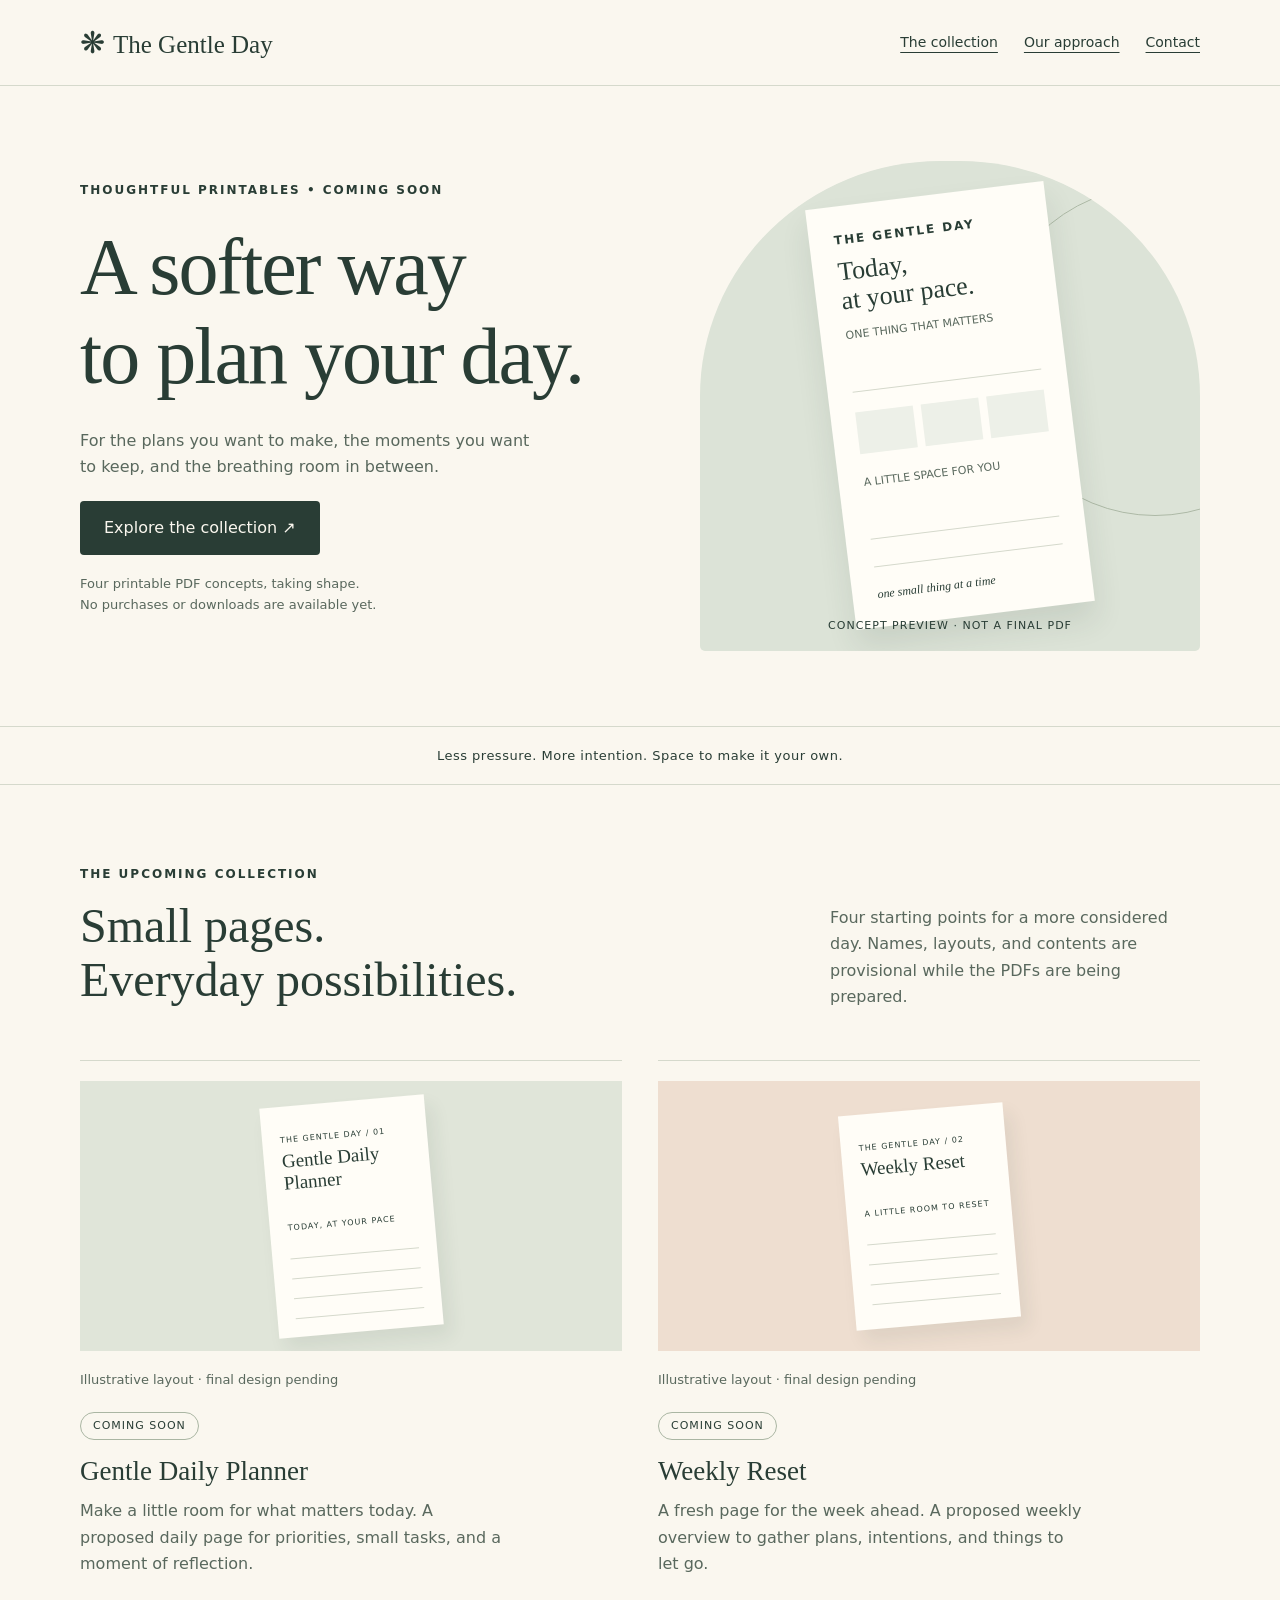
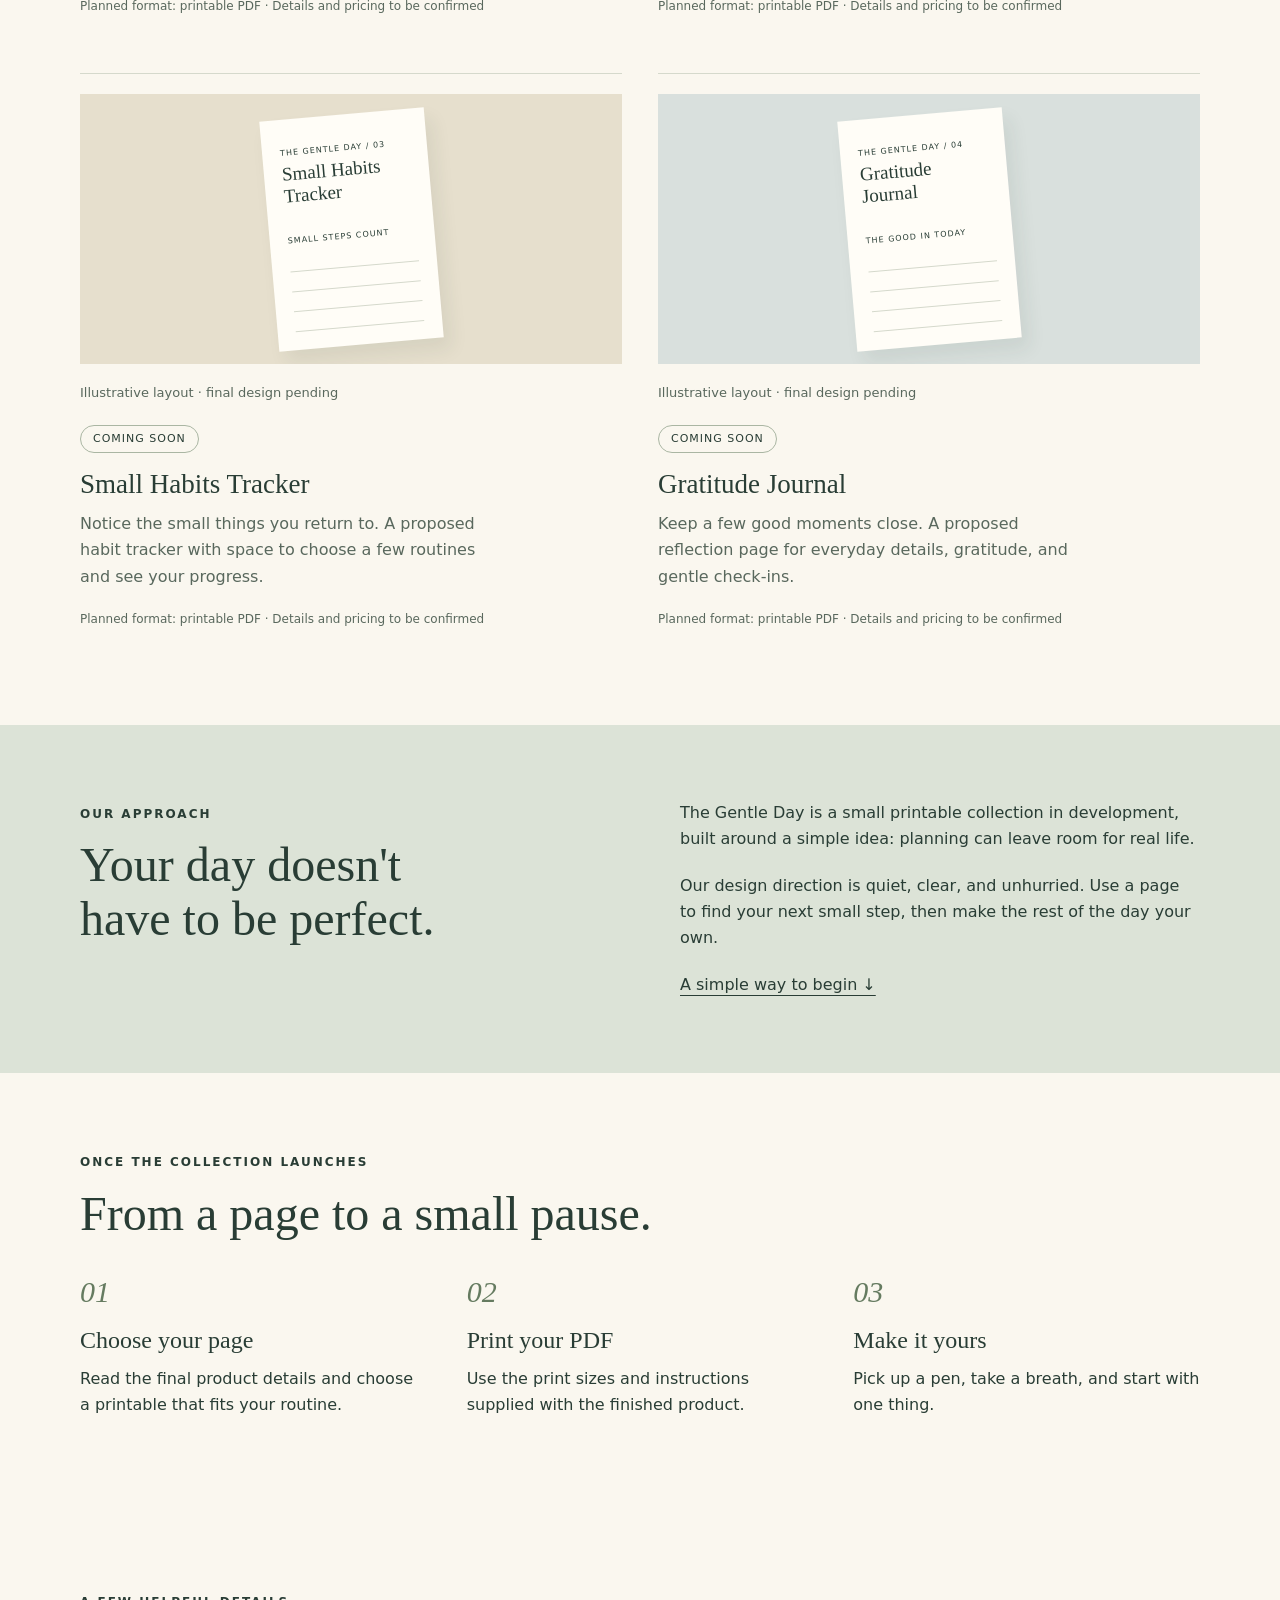
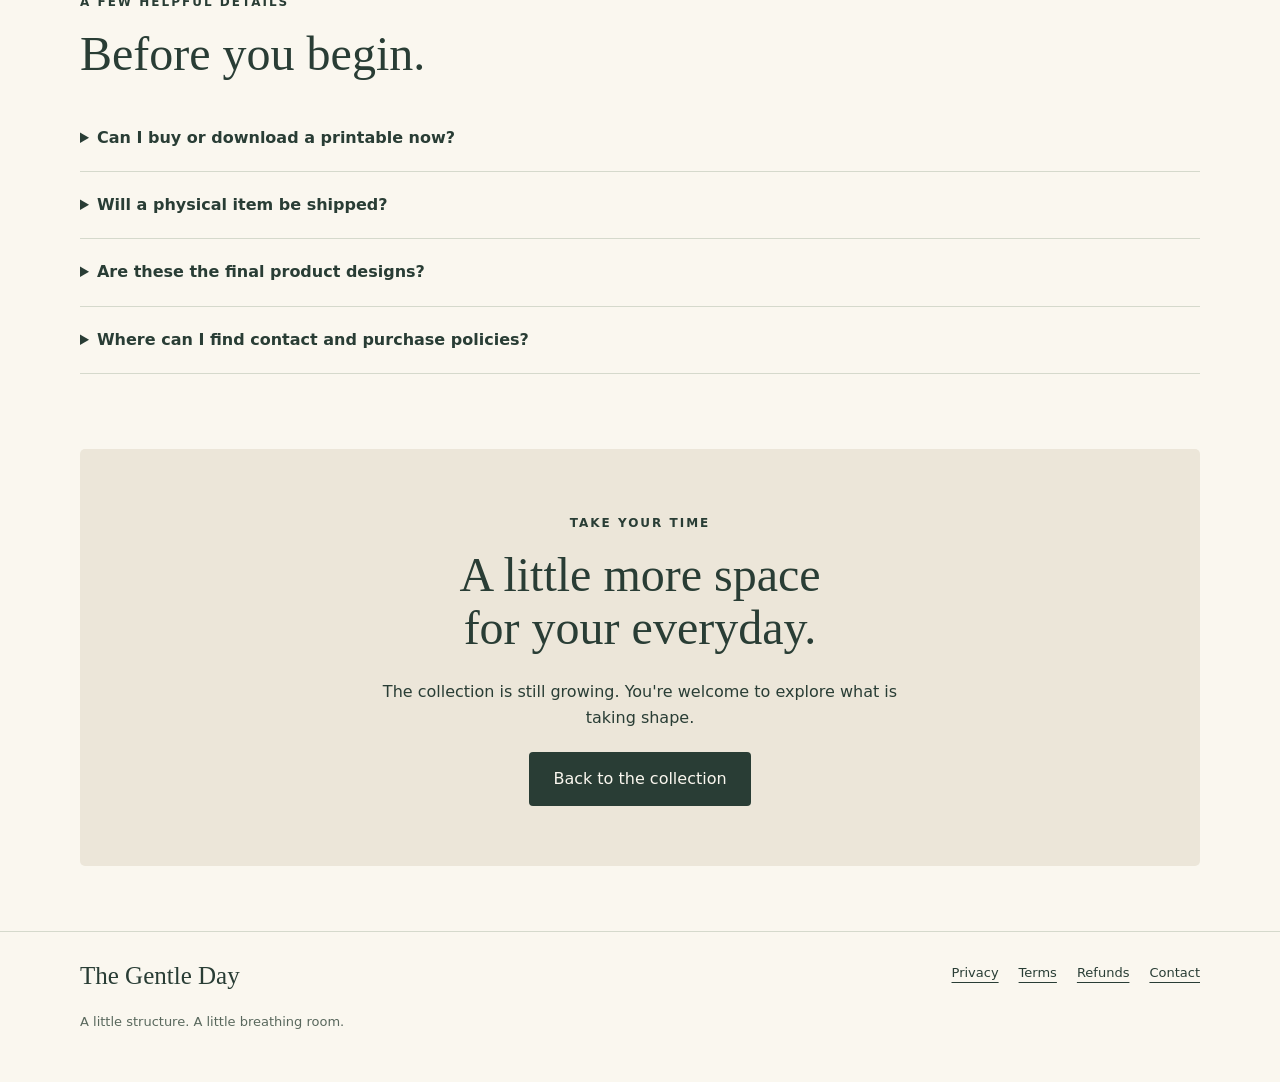
==== index.html @ 6b0f2d0d "Add The Gentle Day static preview with four printable concepts and policy status pages" ====
<!doctype html>
<html lang="en"><head><meta charset="utf-8"><meta name="viewport" content="width=device-width, initial-scale=1"><meta name="description" content="Explore four upcoming printable PDF concepts for planning, habits, and reflection. The Gentle Day collection is in development."><meta name="theme-color" content="#faf7ef"><title>Printable planners for a gentler everyday · The Gentle Day</title><link rel="stylesheet" href="styles.css"><link rel="icon" href="favicon.svg" type="image/svg+xml"></head><body><a class="skip" href="#main">Skip to content</a><header><div class="wrap nav"><a class="brand" href="index.html"><span class="mark" aria-hidden="true">❋</span>The Gentle Day</a><nav aria-label="Main navigation"><a href="index.html#collection">The collection</a><a href="index.html#about">Our approach</a><a href="contact.html">Contact</a></nav></div></header><main id="main"><section class="wrap hero"><div><span class="eyebrow">Thoughtful printables • Coming soon</span><h1>A softer way<br>to plan your day.</h1><p>For the plans you want to make, the moments you want to keep, and the breathing room in between.</p><a class="button" href="#collection">Explore the collection <span aria-hidden="true">↗</span></a><p class="note">Four printable PDF concepts, taking shape.<br>No purchases or downloads are available yet.</p></div><div class="scene" role="img" aria-label="Illustrative preview of a daily planning page. Final product design is not yet confirmed."><div class="sun"></div><div class="sheet"><span class="eyebrow">The Gentle Day</span><h3>Today,<br>at your pace.</h3><p>ONE THING THAT MATTERS</p><div class="line"></div><div class="boxes"><span></span><span></span><span></span></div><p>A LITTLE SPACE FOR YOU</p><div class="line"></div><div class="line"></div></div><span class="scene-caption">CONCEPT PREVIEW · NOT A FINAL PDF</span></div></section><div class="ribbon">Less pressure. More intention. Space to make it your own.</div><section class="wrap section" id="collection"><div class="section-intro"><div><span class="eyebrow">The upcoming collection</span><h2>Small pages.<br>Everyday possibilities.</h2></div><p>Four starting points for a more considered day. Names, layouts, and contents are provisional while the PDFs are being prepared.</p></div><div class="grid"><article class="card"><div class="preview" aria-hidden="true"><div class="mini"><small>THE GENTLE DAY / 01</small><b>Gentle Daily Planner</b><small>TODAY, AT YOUR PACE</small><i></i><i></i><i></i><i></i></div></div><p class="note">Illustrative layout · final design pending</p><span class="status">Coming soon</span><h3>Gentle Daily Planner</h3><p>Make a little room for what matters today. A proposed daily page for priorities, small tasks, and a moment of reflection.</p><p class="meta">Planned format: printable PDF · Details and pricing to be confirmed</p></article><article class="card"><div class="preview" aria-hidden="true"><div class="mini"><small>THE GENTLE DAY / 02</small><b>Weekly Reset</b><small>A LITTLE ROOM TO RESET</small><i></i><i></i><i></i><i></i></div></div><p class="note">Illustrative layout · final design pending</p><span class="status">Coming soon</span><h3>Weekly Reset</h3><p>A fresh page for the week ahead. A proposed weekly overview to gather plans, intentions, and things to let go.</p><p class="meta">Planned format: printable PDF · Details and pricing to be confirmed</p></article><article class="card"><div class="preview" aria-hidden="true"><div class="mini"><small>THE GENTLE DAY / 03</small><b>Small Habits Tracker</b><small>SMALL STEPS COUNT</small><i></i><i></i><i></i><i></i></div></div><p class="note">Illustrative layout · final design pending</p><span class="status">Coming soon</span><h3>Small Habits Tracker</h3><p>Notice the small things you return to. A proposed habit tracker with space to choose a few routines and see your progress.</p><p class="meta">Planned format: printable PDF · Details and pricing to be confirmed</p></article><article class="card"><div class="preview" aria-hidden="true"><div class="mini"><small>THE GENTLE DAY / 04</small><b>Gratitude Journal</b><small>THE GOOD IN TODAY</small><i></i><i></i><i></i><i></i></div></div><p class="note">Illustrative layout · final design pending</p><span class="status">Coming soon</span><h3>Gratitude Journal</h3><p>Keep a few good moments close. A proposed reflection page for everyday details, gratitude, and gentle check-ins.</p><p class="meta">Planned format: printable PDF · Details and pricing to be confirmed</p></article></div></section><section class="about section" id="about"><div class="wrap"><div><span class="eyebrow">Our approach</span><h2>Your day doesn't<br>have to be perfect.</h2></div><div><p>The Gentle Day is a small printable collection in development, built around a simple idea: planning can leave room for real life.</p><p>Our design direction is quiet, clear, and unhurried. Use a page to find your next small step, then make the rest of the day your own.</p><a href="#how">A simple way to begin ↓</a></div></div></section><section class="wrap section" id="how"><span class="eyebrow">Once the collection launches</span><h2>From a page to a small pause.</h2><div class="steps"><div><span class="number">01</span><h3>Choose your page</h3><p>Read the final product details and choose a printable that fits your routine.</p></div><div><span class="number">02</span><h3>Print your PDF</h3><p>Use the print sizes and instructions supplied with the finished product.</p></div><div><span class="number">03</span><h3>Make it yours</h3><p>Pick up a pen, take a breath, and start with one thing.</p></div></div></section><section class="wrap section"><span class="eyebrow">A few helpful details</span><h2>Before you begin.</h2><details><summary>Can I buy or download a printable now?</summary><p>Not yet. This is a preview of the upcoming collection. There are no active payment links, PDF downloads, or order forms on this site.</p></details><details><summary>Will a physical item be shipped?</summary><p>The collection is planned as digital PDF files for printing. Final contents, supported paper sizes, and delivery details will be confirmed before sales open.</p></details><details><summary>Are these the final product designs?</summary><p>No. The page illustrations show the visual direction only. Final PDF layouts, contents, prices, and licensing details are still being prepared.</p></details><details><summary>Where can I find contact and purchase policies?</summary><p>Our <a href="contact.html">contact</a>, <a href="terms.html">terms</a>, <a href="privacy.html">privacy</a>, and <a href="refunds.html">refunds</a> pages show the current launch status. Owner contact details and sales policies need confirmation before checkout is added.</p></details></section><div class="wrap"><section class="closing"><span class="eyebrow">Take your time</span><h2>A little more space<br>for your everyday.</h2><p>The collection is still growing. You're welcome to explore what is taking shape.</p><a class="button" href="#collection">Back to the collection</a></section></div></main><footer><div class="wrap footer"><div><a class="brand" href="index.html">The Gentle Day</a><p class="note">A little structure. A little breathing room.</p></div><div class="footer-links"><a href="privacy.html">Privacy</a><a href="terms.html">Terms</a><a href="refunds.html">Refunds</a><a href="contact.html">Contact</a></div></div></footer></body></html>
---- styles.css ----
:root{--ink:#293d35;--muted:#59685d;--paper:#faf7ef;--sage:#dce3d7;--line:#d5d9cc;--peach:#ebc8b5}*{box-sizing:border-box}html{scroll-behavior:smooth;scroll-padding-top:30px}body{margin:0;background:var(--paper);color:var(--ink);font:16px/1.65 system-ui,sans-serif}a{color:inherit;text-underline-offset:5px}a:hover{text-decoration-thickness:2px}a:focus-visible,summary:focus-visible{outline:3px solid #995b3a;outline-offset:6px}.skip{position:absolute;top:-80px;background:var(--ink);color:white;padding:12px;z-index:2}.skip:focus{top:0}.wrap{width:min(1120px,90%);margin:auto}header{padding:25px 0;border-bottom:1px solid var(--line)}.nav{display:flex;align-items:center;justify-content:space-between;gap:24px}.brand{font:25px Georgia,serif;text-decoration:none;white-space:nowrap}.mark{font-size:30px;margin-right:8px}nav{display:flex;gap:26px;font-size:14px}h1,h2,h3{font-family:Georgia,serif;font-weight:400;line-height:1.12}h1{font-size:clamp(48px,6.5vw,80px);letter-spacing:-2px;margin:20px 0 26px}h2{font-size:clamp(34px,4vw,48px);margin:12px 0 24px}h3{font-size:27px;margin:16px 0 12px}p{margin:0 0 20px}.eyebrow{font-size:12px;letter-spacing:2px;text-transform:uppercase;font-weight:650}.hero{display:grid;grid-template-columns:1.1fr 1fr;gap:70px;align-items:center;padding:75px 0}.hero p{max-width:460px;color:var(--muted)}.button{display:inline-block;background:var(--ink);color:var(--paper);text-decoration:none;padding:14px 24px;border-radius:4px}.note{font-size:13px;color:var(--muted);margin-top:18px}.scene{position:relative;min-height:490px;background:var(--sage);border-radius:48% 48% 5px 5px;display:grid;place-items:center;overflow:hidden}.sun{position:absolute;border:1px solid #adb9a6;border-radius:50%;width:330px;height:330px;top:25px;right:-120px}.sheet{position:relative;background:#fffdf7;box-shadow:0 18px 30px #293d351c;width:240px;padding:25px;transform:rotate(-7deg);font-size:11px}.sheet h3{font-size:26px;margin-top:6px}.sheet .line{height:28px;border-bottom:1px solid #d5d9cc}.sheet .boxes{display:flex;gap:8px;margin:20px 0}.sheet .boxes span{height:42px;background:#edf0e8;flex:1}.sheet:after{content:"one small thing at a time";font:italic 12px Georgia,serif;display:block;margin-top:20px}.scene-caption{position:absolute;bottom:16px;font-size:11px;letter-spacing:1px}.ribbon{border-top:1px solid var(--line);border-bottom:1px solid var(--line);padding:18px 0;text-align:center;font-size:13px;letter-spacing:.5px}.section{padding:75px 0}.section-intro{display:flex;justify-content:space-between;gap:40px;align-items:end;margin-bottom:30px}.section-intro p{max-width:370px;color:var(--muted)}.grid{display:grid;grid-template-columns:repeat(2,1fr);gap:36px}.card{border-top:1px solid var(--line);padding-top:20px}.preview{height:270px;background:#e0e5d9;display:grid;place-items:center;overflow:hidden}.card:nth-child(2) .preview{background:#eeded0}.card:nth-child(3) .preview{background:#e6dfcd}.card:nth-child(4) .preview{background:#d9e0dd}.mini{background:#fffdf7;width:165px;min-height:215px;padding:18px;box-shadow:7px 12px 18px #293d3514;transform:rotate(-5deg)}.mini b{font:19px Georgia,serif;display:block;margin-bottom:18px}.mini i{display:block;height:20px;border-bottom:1px solid #d5d9cc}.mini small{font-size:8px;letter-spacing:1px}.card p{color:var(--muted);max-width:430px}.status{display:inline-block;border:1px solid #aab6a3;border-radius:20px;padding:4px 12px;font-size:11px;letter-spacing:1px;text-transform:uppercase}.meta{font-size:12px}.about{background:var(--sage)}.about .wrap{display:grid;grid-template-columns:1fr 1fr;gap:80px}.steps{display:grid;grid-template-columns:repeat(3,1fr);gap:40px;margin-top:35px}.number{font:italic 30px Georgia,serif;color:#657b60}.steps h3{font-size:24px}details{padding:20px 0;border-bottom:1px solid var(--line)}summary{cursor:pointer;font-weight:600}details p{max-width:740px;margin:15px 0 0;color:var(--muted)}.closing{text-align:center;padding:60px 20px;background:#ece6d9;border-radius:5px;margin-bottom:65px}.closing p{max-width:530px;margin:0 auto 20px}footer{border-top:1px solid var(--line);padding:30px 0}.footer{display:flex;justify-content:space-between;gap:25px;flex-wrap:wrap}.footer-links{display:flex;gap:20px;flex-wrap:wrap;font-size:13px}.legal{max-width:780px;padding:60px 0 90px}.legal h1{font-size:56px}.legal h2{font-size:28px;margin-top:38px}.notice{border-left:3px solid #a76b48;background:#f0e5d9;padding:20px;margin:25px 0}.legal li{margin-bottom:10px}@media(max-width:700px){.nav{align-items:start;flex-direction:column;gap:16px}nav{gap:20px;flex-wrap:wrap}.hero{grid-template-columns:1fr;gap:30px;padding:40px 0}.scene{min-height:390px}.section{padding:50px 0}.section-intro{display:block}.grid{grid-template-columns:1fr;gap:35px}.about .wrap{grid-template-columns:1fr;gap:10px}.steps{grid-template-columns:1fr;gap:20px}.legal h1{font-size:44px}.footer{flex-direction:column}.preview{height:260px}}@media(prefers-reduced-motion:reduce){html{scroll-behavior:auto}}
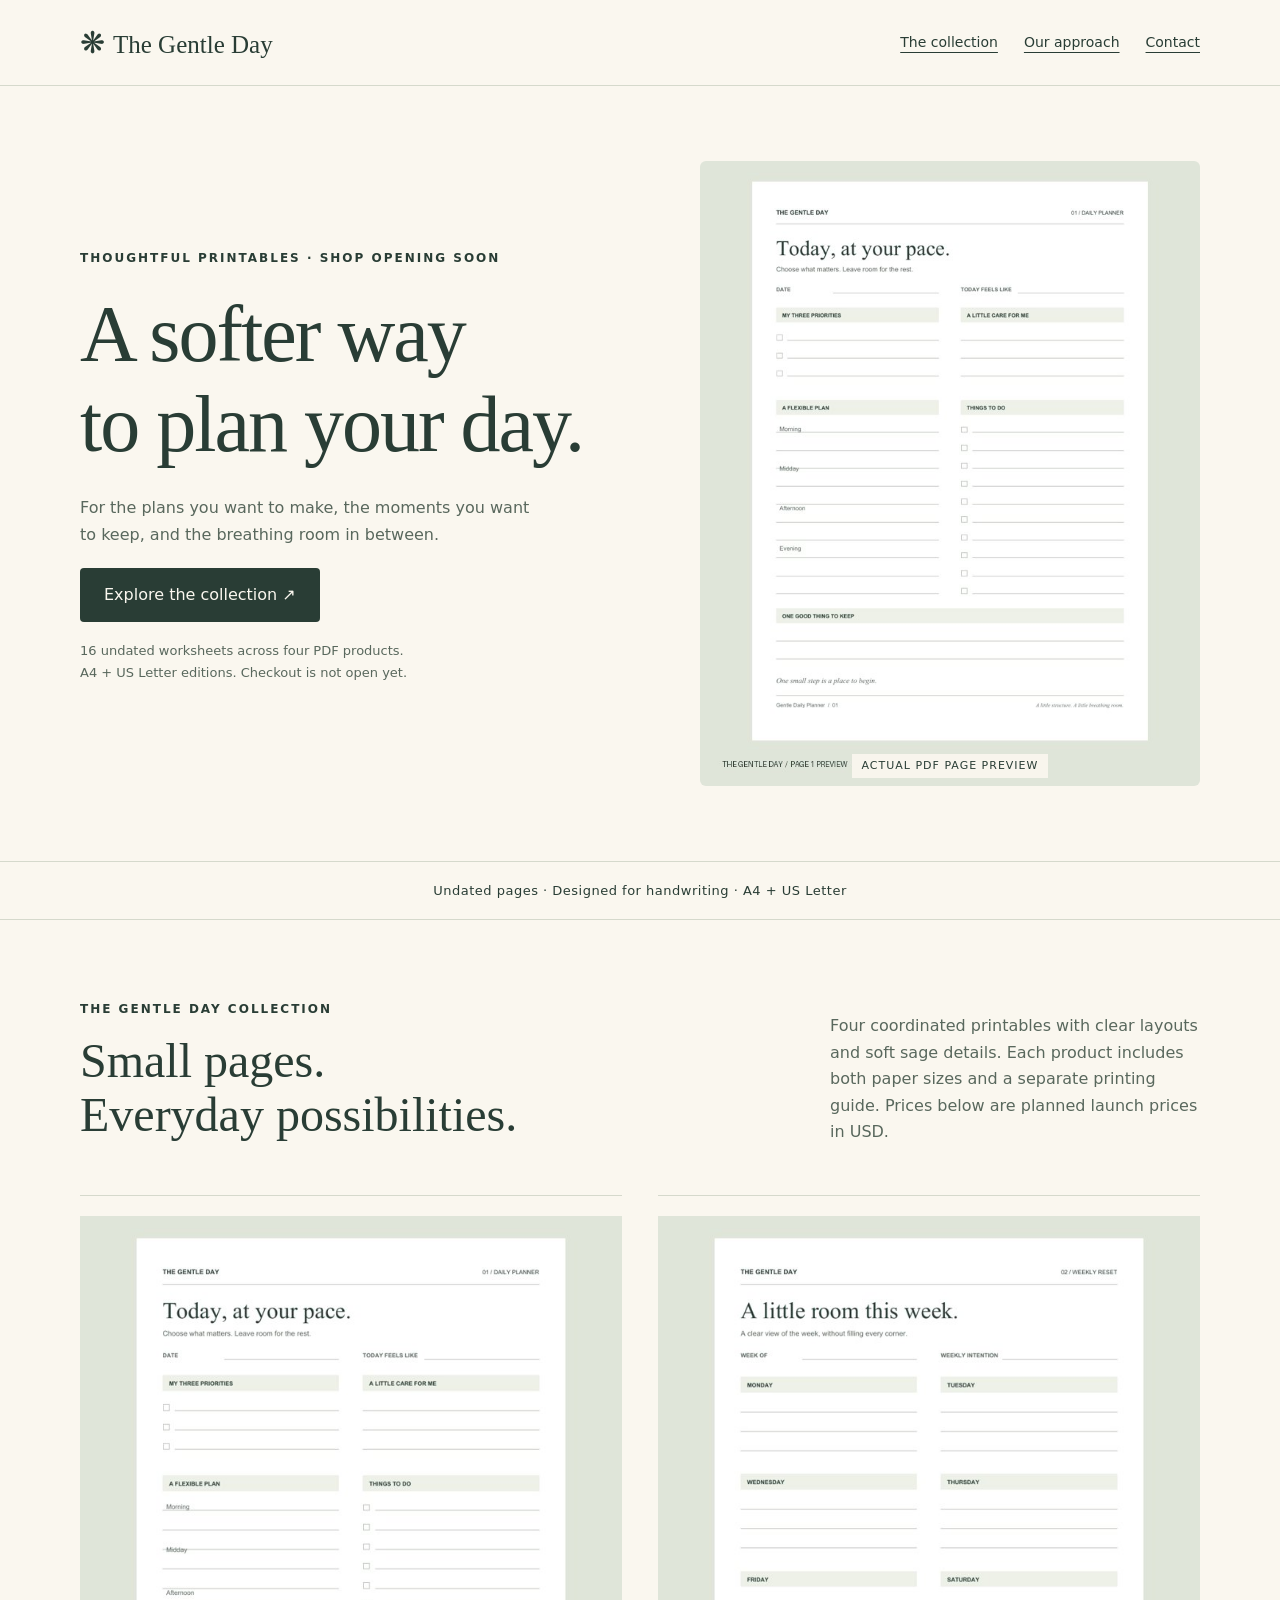
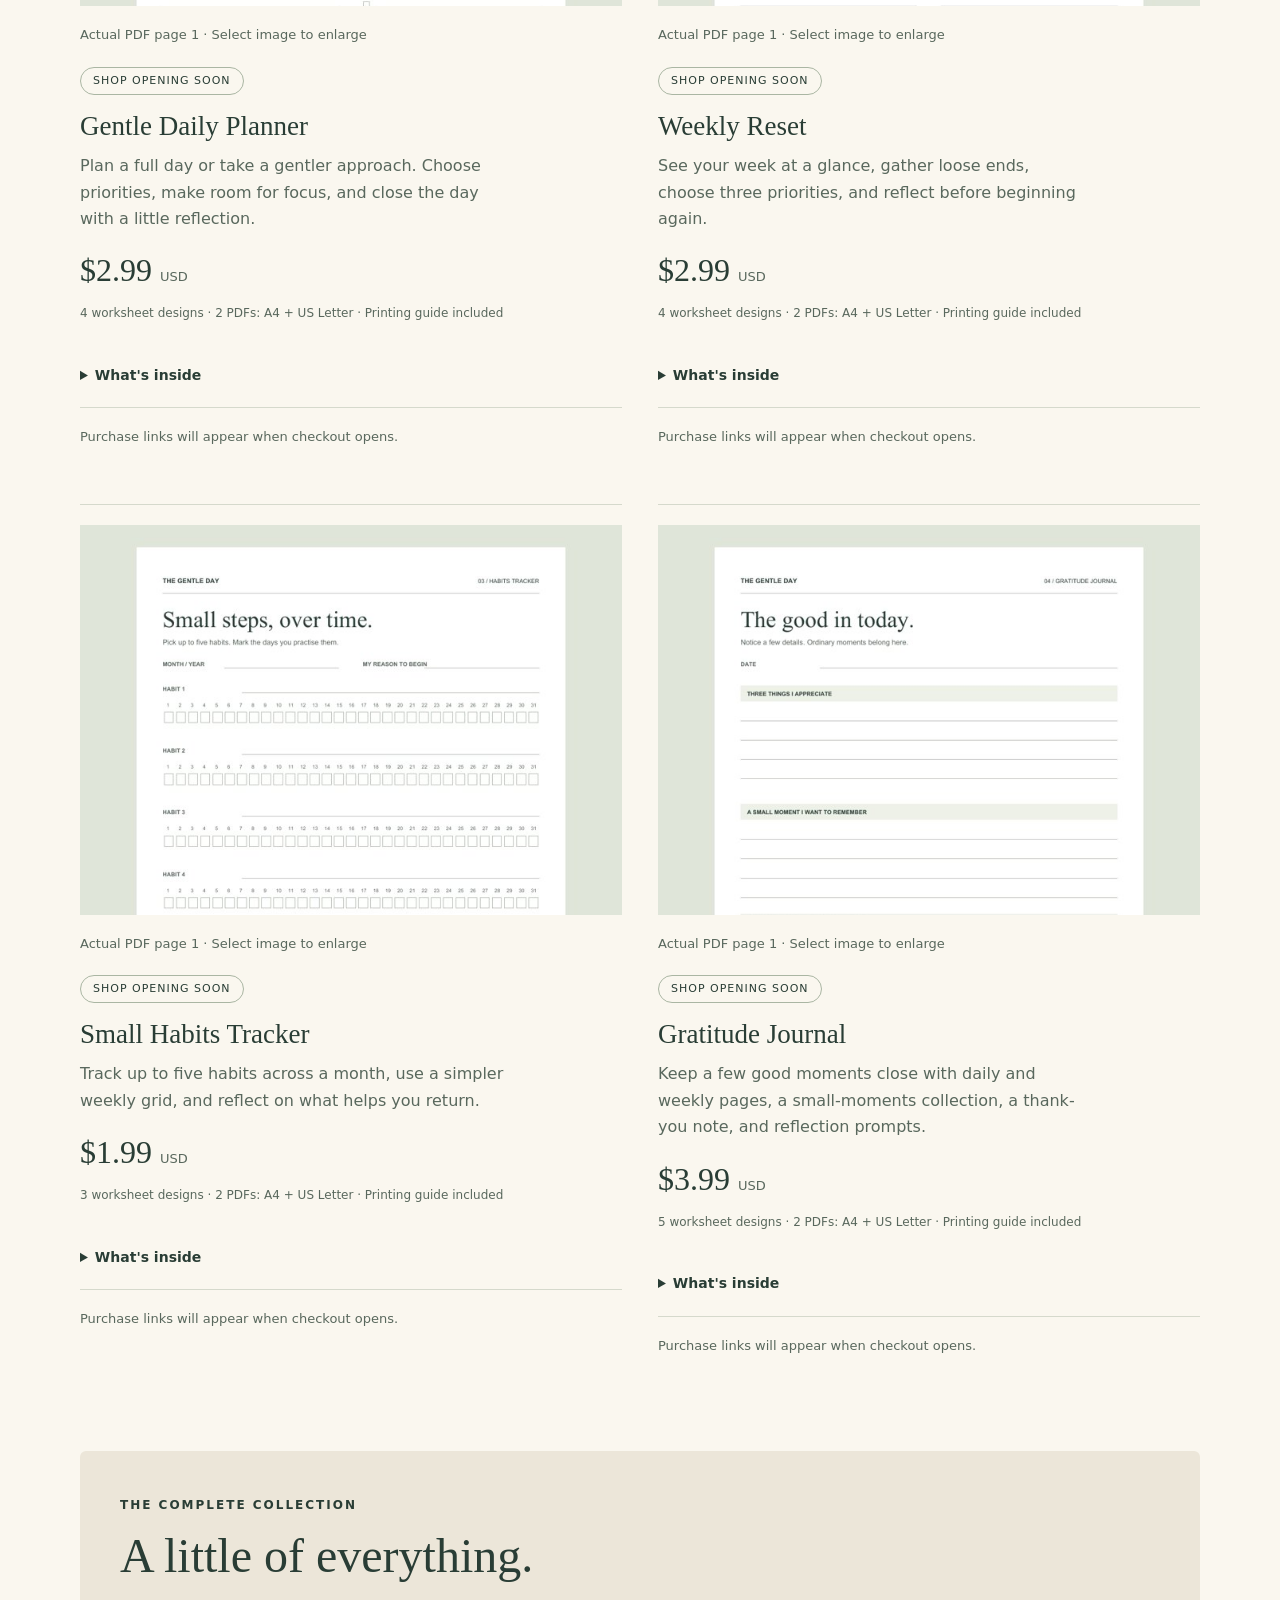
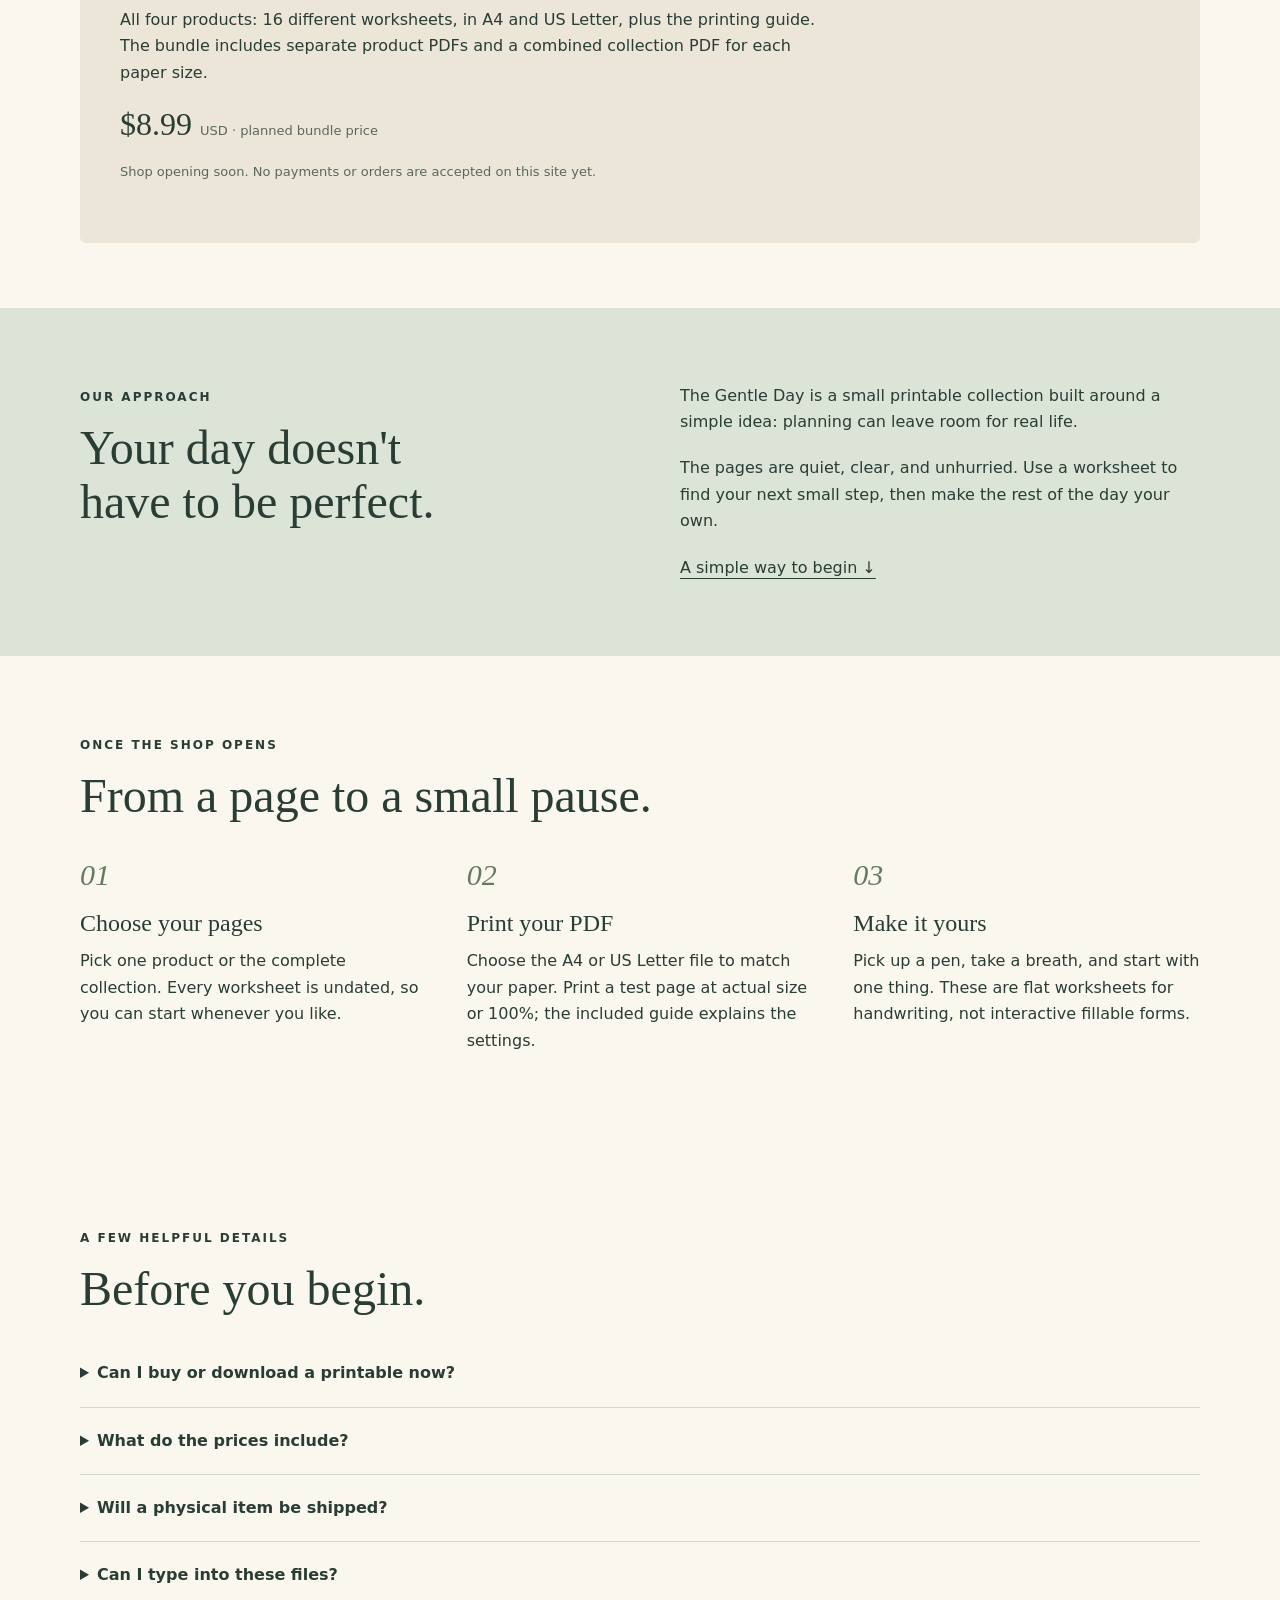
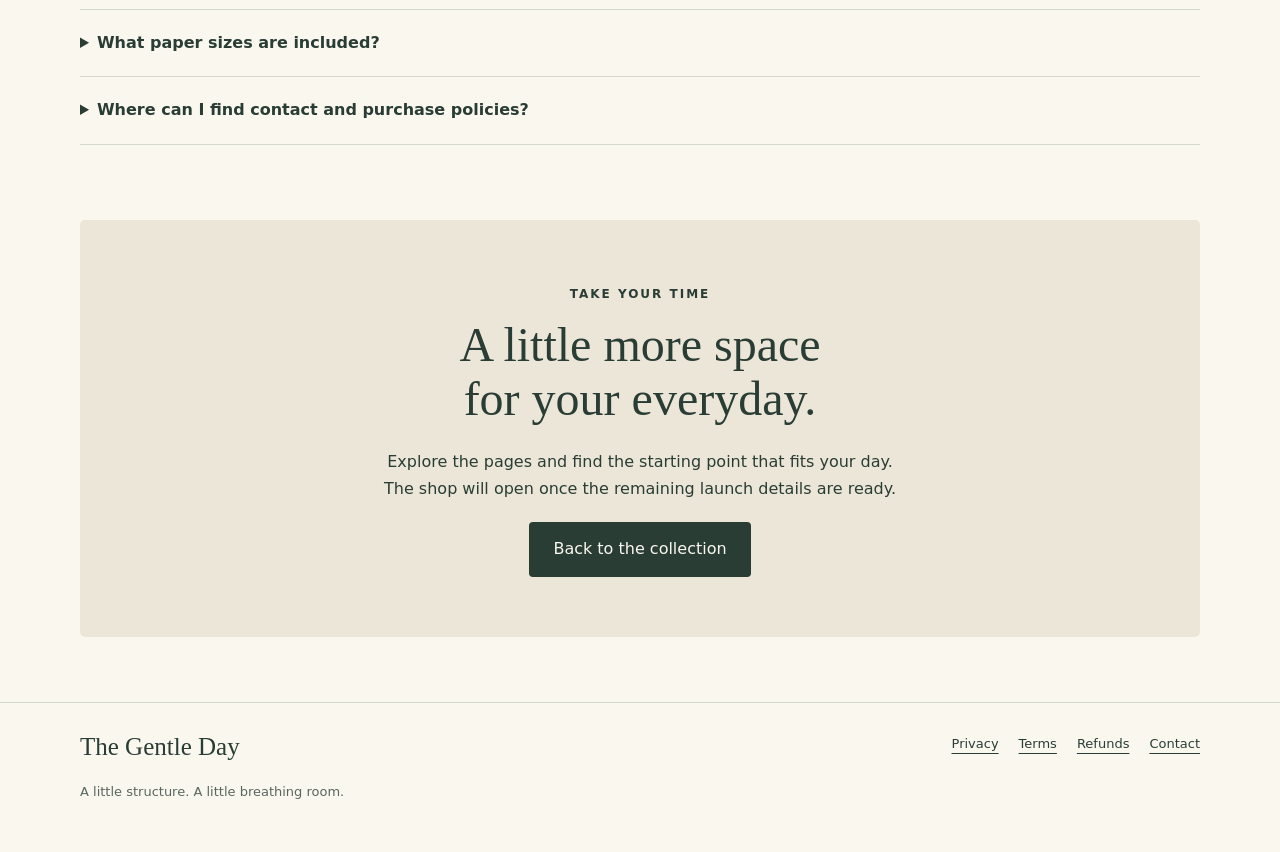
==== commit 760d5617: "Show actual printable previews, product contents and USD launch pricing" ====
--- a/index.html
+++ b/index.html
@@ -1,2 +1,21 @@
 <!doctype html>
-<html lang="en"><head><meta charset="utf-8"><meta name="viewport" content="width=device-width, initial-scale=1"><meta name="description" content="Explore four upcoming printable PDF concepts for planning, habits, and reflection. The Gentle Day collection is in development."><meta name="theme-color" content="#faf7ef"><title>Printable planners for a gentler everyday · The Gentle Day</title><link rel="stylesheet" href="styles.css"><link rel="icon" href="favicon.svg" type="image/svg+xml"></head><body><a class="skip" href="#main">Skip to content</a><header><div class="wrap nav"><a class="brand" href="index.html"><span class="mark" aria-hidden="true">❋</span>The Gentle Day</a><nav aria-label="Main navigation"><a href="index.html#collection">The collection</a><a href="index.html#about">Our approach</a><a href="contact.html">Contact</a></nav></div></header><main id="main"><section class="wrap hero"><div><span class="eyebrow">Thoughtful printables • Coming soon</span><h1>A softer way<br>to plan your day.</h1><p>For the plans you want to make, the moments you want to keep, and the breathing room in between.</p><a class="button" href="#collection">Explore the collection <span aria-hidden="true">↗</span></a><p class="note">Four printable PDF concepts, taking shape.<br>No purchases or downloads are available yet.</p></div><div class="scene" role="img" aria-label="Illustrative preview of a daily planning page. Final product design is not yet confirmed."><div class="sun"></div><div class="sheet"><span class="eyebrow">The Gentle Day</span><h3>Today,<br>at your pace.</h3><p>ONE THING THAT MATTERS</p><div class="line"></div><div class="boxes"><span></span><span></span><span></span></div><p>A LITTLE SPACE FOR YOU</p><div class="line"></div><div class="line"></div></div><span class="scene-caption">CONCEPT PREVIEW · NOT A FINAL PDF</span></div></section><div class="ribbon">Less pressure. More intention. Space to make it your own.</div><section class="wrap section" id="collection"><div class="section-intro"><div><span class="eyebrow">The upcoming collection</span><h2>Small pages.<br>Everyday possibilities.</h2></div><p>Four starting points for a more considered day. Names, layouts, and contents are provisional while the PDFs are being prepared.</p></div><div class="grid"><article class="card"><div class="preview" aria-hidden="true"><div class="mini"><small>THE GENTLE DAY / 01</small><b>Gentle Daily Planner</b><small>TODAY, AT YOUR PACE</small><i></i><i></i><i></i><i></i></div></div><p class="note">Illustrative layout · final design pending</p><span class="status">Coming soon</span><h3>Gentle Daily Planner</h3><p>Make a little room for what matters today. A proposed daily page for priorities, small tasks, and a moment of reflection.</p><p class="meta">Planned format: printable PDF · Details and pricing to be confirmed</p></article><article class="card"><div class="preview" aria-hidden="true"><div class="mini"><small>THE GENTLE DAY / 02</small><b>Weekly Reset</b><small>A LITTLE ROOM TO RESET</small><i></i><i></i><i></i><i></i></div></div><p class="note">Illustrative layout · final design pending</p><span class="status">Coming soon</span><h3>Weekly Reset</h3><p>A fresh page for the week ahead. A proposed weekly overview to gather plans, intentions, and things to let go.</p><p class="meta">Planned format: printable PDF · Details and pricing to be confirmed</p></article><article class="card"><div class="preview" aria-hidden="true"><div class="mini"><small>THE GENTLE DAY / 03</small><b>Small Habits Tracker</b><small>SMALL STEPS COUNT</small><i></i><i></i><i></i><i></i></div></div><p class="note">Illustrative layout · final design pending</p><span class="status">Coming soon</span><h3>Small Habits Tracker</h3><p>Notice the small things you return to. A proposed habit tracker with space to choose a few routines and see your progress.</p><p class="meta">Planned format: printable PDF · Details and pricing to be confirmed</p></article><article class="card"><div class="preview" aria-hidden="true"><div class="mini"><small>THE GENTLE DAY / 04</small><b>Gratitude Journal</b><small>THE GOOD IN TODAY</small><i></i><i></i><i></i><i></i></div></div><p class="note">Illustrative layout · final design pending</p><span class="status">Coming soon</span><h3>Gratitude Journal</h3><p>Keep a few good moments close. A proposed reflection page for everyday details, gratitude, and gentle check-ins.</p><p class="meta">Planned format: printable PDF · Details and pricing to be confirmed</p></article></div></section><section class="about section" id="about"><div class="wrap"><div><span class="eyebrow">Our approach</span><h2>Your day doesn't<br>have to be perfect.</h2></div><div><p>The Gentle Day is a small printable collection in development, built around a simple idea: planning can leave room for real life.</p><p>Our design direction is quiet, clear, and unhurried. Use a page to find your next small step, then make the rest of the day your own.</p><a href="#how">A simple way to begin ↓</a></div></div></section><section class="wrap section" id="how"><span class="eyebrow">Once the collection launches</span><h2>From a page to a small pause.</h2><div class="steps"><div><span class="number">01</span><h3>Choose your page</h3><p>Read the final product details and choose a printable that fits your routine.</p></div><div><span class="number">02</span><h3>Print your PDF</h3><p>Use the print sizes and instructions supplied with the finished product.</p></div><div><span class="number">03</span><h3>Make it yours</h3><p>Pick up a pen, take a breath, and start with one thing.</p></div></div></section><section class="wrap section"><span class="eyebrow">A few helpful details</span><h2>Before you begin.</h2><details><summary>Can I buy or download a printable now?</summary><p>Not yet. This is a preview of the upcoming collection. There are no active payment links, PDF downloads, or order forms on this site.</p></details><details><summary>Will a physical item be shipped?</summary><p>The collection is planned as digital PDF files for printing. Final contents, supported paper sizes, and delivery details will be confirmed before sales open.</p></details><details><summary>Are these the final product designs?</summary><p>No. The page illustrations show the visual direction only. Final PDF layouts, contents, prices, and licensing details are still being prepared.</p></details><details><summary>Where can I find contact and purchase policies?</summary><p>Our <a href="contact.html">contact</a>, <a href="terms.html">terms</a>, <a href="privacy.html">privacy</a>, and <a href="refunds.html">refunds</a> pages show the current launch status. Owner contact details and sales policies need confirmation before checkout is added.</p></details></section><div class="wrap"><section class="closing"><span class="eyebrow">Take your time</span><h2>A little more space<br>for your everyday.</h2><p>The collection is still growing. You're welcome to explore what is taking shape.</p><a class="button" href="#collection">Back to the collection</a></section></div></main><footer><div class="wrap footer"><div><a class="brand" href="index.html">The Gentle Day</a><p class="note">A little structure. A little breathing room.</p></div><div class="footer-links"><a href="privacy.html">Privacy</a><a href="terms.html">Terms</a><a href="refunds.html">Refunds</a><a href="contact.html">Contact</a></div></div></footer></body></html>
+<html lang="en"><head><meta charset="utf-8"><meta name="viewport" content="width=device-width, initial-scale=1"><meta name="description" content="Explore four printable PDF products for planning, habits, and gratitude: 16 undated worksheets in A4 and US Letter. Shop opening soon."><meta name="theme-color" content="#faf7ef"><title>Printable planners for a gentler everyday · The Gentle Day</title><link rel="stylesheet" href="styles.css"><link rel="icon" href="favicon.svg" type="image/svg+xml"></head><body><a class="skip" href="#main">Skip to content</a><header><div class="wrap nav"><a class="brand" href="index.html"><span class="mark" aria-hidden="true">❋</span>The Gentle Day</a><nav aria-label="Main navigation"><a href="index.html#collection">The collection</a><a href="index.html#about">Our approach</a><a href="contact.html">Contact</a></nav></div></header><main id="main">
+<section class="wrap hero"><div><span class="eyebrow">Thoughtful printables · Shop opening soon</span><h1>A softer way<br>to plan your day.</h1><p>For the plans you want to make, the moments you want to keep, and the breathing room in between.</p><a class="button" href="#collection">Explore the collection ↗</a><p class="note">16 undated worksheets across four PDF products.<br>A4 + US Letter editions. Checkout is not open yet.</p></div><div class="scene actual-scene"><a href="assets/gentle-daily-planner-preview.jpg" aria-label="Enlarge the first daily planner page preview"><img src="assets/gentle-daily-planner-preview.jpg" alt="Actual first page of the Gentle Daily Planner, with priorities, a flexible plan, tasks, and reflection space." width="680" height="850"></a><span class="scene-caption">ACTUAL PDF PAGE PREVIEW</span></div></section>
+<div class="ribbon">Undated pages · Designed for handwriting · A4 + US Letter</div>
+<section class="wrap section" id="collection"><div class="section-intro"><div><span class="eyebrow">The Gentle Day collection</span><h2>Small pages.<br>Everyday possibilities.</h2></div><p>Four coordinated printables with clear layouts and soft sage details. Each product includes both paper sizes and a separate printing guide. Prices below are planned launch prices in USD.</p></div><div class="grid">
+<article class="card"><a class="preview actual-preview" href="assets/gentle-daily-planner-preview.jpg" aria-label="Enlarge the first page of Gentle Daily Planner"><img src="assets/gentle-daily-planner-preview.jpg" alt="Actual first worksheet from Gentle Daily Planner." width="680" height="850" loading="lazy"></a><p class="note">Actual PDF page 1 · Select image to enlarge</p><span class="status">Shop opening soon</span><h3>Gentle Daily Planner</h3><p>Plan a full day or take a gentler approach. Choose priorities, make room for focus, and close the day with a little reflection.</p><p class="price">$2.99 <span>USD</span></p><p class="meta">4 worksheet designs · 2 PDFs: A4 + US Letter · Printing guide included</p><details><summary>What's inside</summary><ul><li>Today, at your pace</li><li>A gentler day</li><li>Make room for focus</li><li>Close the day softly</li></ul></details><p class="note">Purchase links will appear when checkout opens.</p></article>
+<article class="card"><a class="preview actual-preview" href="assets/weekly-reset-preview.jpg" aria-label="Enlarge the first page of Weekly Reset"><img src="assets/weekly-reset-preview.jpg" alt="Actual first worksheet from Weekly Reset." width="680" height="850" loading="lazy"></a><p class="note">Actual PDF page 1 · Select image to enlarge</p><span class="status">Shop opening soon</span><h3>Weekly Reset</h3><p>See your week at a glance, gather loose ends, choose three priorities, and reflect before beginning again.</p><p class="price">$2.99 <span>USD</span></p><p class="meta">4 worksheet designs · 2 PDFs: A4 + US Letter · Printing guide included</p><details><summary>What's inside</summary><ul><li>A little room this week</li><li>Begin with a reset</li><li>Choose a little focus</li><li>Look back, look ahead</li></ul></details><p class="note">Purchase links will appear when checkout opens.</p></article>
+<article class="card"><a class="preview actual-preview" href="assets/small-habits-tracker-preview.jpg" aria-label="Enlarge the first page of Small Habits Tracker"><img src="assets/small-habits-tracker-preview.jpg" alt="Actual first worksheet from Small Habits Tracker." width="680" height="850" loading="lazy"></a><p class="note">Actual PDF page 1 · Select image to enlarge</p><span class="status">Shop opening soon</span><h3>Small Habits Tracker</h3><p>Track up to five habits across a month, use a simpler weekly grid, and reflect on what helps you return.</p><p class="price">$1.99 <span>USD</span></p><p class="meta">3 worksheet designs · 2 PDFs: A4 + US Letter · Printing guide included</p><details><summary>What's inside</summary><ul><li>Monthly tracker: up to 5 habits, 31 days</li><li>Weekly tracker: up to 6 habits</li><li>Habit reflection</li></ul></details><p class="note">Purchase links will appear when checkout opens.</p></article>
+<article class="card"><a class="preview actual-preview" href="assets/gratitude-journal-preview.jpg" aria-label="Enlarge the first page of Gratitude Journal"><img src="assets/gratitude-journal-preview.jpg" alt="Actual first worksheet from Gratitude Journal." width="680" height="850" loading="lazy"></a><p class="note">Actual PDF page 1 · Select image to enlarge</p><span class="status">Shop opening soon</span><h3>Gratitude Journal</h3><p>Keep a few good moments close with daily and weekly pages, a small-moments collection, a thank-you note, and reflection prompts.</p><p class="price">$3.99 <span>USD</span></p><p class="meta">5 worksheet designs · 2 PDFs: A4 + US Letter · Printing guide included</p><details><summary>What's inside</summary><ul><li>The good in today</li><li>A week of noticing</li><li>Small moments to keep</li><li>A note of thanks</li><li>When words come slowly</li></ul></details><p class="note">Purchase links will appear when checkout opens.</p></article>
+</div></section>
+<section class="wrap bundle" aria-labelledby="bundle-title"><span class="eyebrow">The complete collection</span><h2 id="bundle-title">A little of everything.</h2><p>All four products: 16 different worksheets, in A4 and US Letter, plus the printing guide. The bundle includes separate product PDFs and a combined collection PDF for each paper size.</p><p class="price">$8.99 <span>USD · planned bundle price</span></p><p class="note">Shop opening soon. No payments or orders are accepted on this site yet.</p></section>
+<section class="about section" id="about"><div class="wrap"><div><span class="eyebrow">Our approach</span><h2>Your day doesn't<br>have to be perfect.</h2></div><div><p>The Gentle Day is a small printable collection built around a simple idea: planning can leave room for real life.</p><p>The pages are quiet, clear, and unhurried. Use a worksheet to find your next small step, then make the rest of the day your own.</p><a href="#how">A simple way to begin ↓</a></div></div></section>
+<section class="wrap section" id="how"><span class="eyebrow">Once the shop opens</span><h2>From a page to a small pause.</h2><div class="steps"><div><span class="number">01</span><h3>Choose your pages</h3><p>Pick one product or the complete collection. Every worksheet is undated, so you can start whenever you like.</p></div><div><span class="number">02</span><h3>Print your PDF</h3><p>Choose the A4 or US Letter file to match your paper. Print a test page at actual size or 100%; the included guide explains the settings.</p></div><div><span class="number">03</span><h3>Make it yours</h3><p>Pick up a pen, take a breath, and start with one thing. These are flat worksheets for handwriting, not interactive fillable forms.</p></div></div></section>
+<section class="wrap section"><span class="eyebrow">A few helpful details</span><h2>Before you begin.</h2>
+<details><summary>Can I buy or download a printable now?</summary><p>Not yet. The first edition PDFs have been prepared and the images show actual pages. Checkout, customer support details, and purchase policies still need to be completed before sales open.</p></details>
+<details><summary>What do the prices include?</summary><p>Each individual product includes the stated number of worksheet designs in two separate PDFs, one A4 and one US Letter, plus a separate one-page printing guide. These are the same designs in two sizes, not additional unique worksheets. All displayed prices are in US dollars; any applicable taxes will need to be shown in the future checkout.</p></details>
+<details><summary>Will a physical item be shipped?</summary><p>No. These are printable digital PDFs. You supply the paper, printer, and pen. Delivery through checkout will be confirmed before purchases become available.</p></details>
+<details><summary>Can I type into these files?</summary><p>The current edition is designed to print and fill in by hand. It does not contain interactive form fields or planner-app hyperlinks.</p></details>
+<details><summary>What paper sizes are included?</summary><p>A4 (210 × 297 mm) and US Letter (8.5 × 11 inches), in portrait orientation. Choose the matching file for your printer. Pages have white backgrounds, fine rules, and light sage section headings.</p></details>
+<details><summary>Where can I find contact and purchase policies?</summary><p>See our <a href="contact.html">contact</a>, <a href="terms.html">terms</a>, <a href="privacy.html">privacy</a>, and <a href="refunds.html">refunds</a> pages for the current launch status. Verified seller and support information and final policies must be added before accepting orders.</p></details></section>
+<div class="wrap"><section class="closing"><span class="eyebrow">Take your time</span><h2>A little more space<br>for your everyday.</h2><p>Explore the pages and find the starting point that fits your day. The shop will open once the remaining launch details are ready.</p><a class="button" href="#collection">Back to the collection</a></section></div></main><footer><div class="wrap footer"><div><a class="brand" href="index.html">The Gentle Day</a><p class="note">A little structure. A little breathing room.</p></div><div class="footer-links"><a href="privacy.html">Privacy</a><a href="terms.html">Terms</a><a href="refunds.html">Refunds</a><a href="contact.html">Contact</a></div></div></footer></body></html>
--- a/styles.css
+++ b/styles.css
@@ -1 +1,2 @@
-:root{--ink:#293d35;--muted:#59685d;--paper:#faf7ef;--sage:#dce3d7;--line:#d5d9cc;--peach:#ebc8b5}*{box-sizing:border-box}html{scroll-behavior:smooth;scroll-padding-top:30px}body{margin:0;background:var(--paper);color:var(--ink);font:16px/1.65 system-ui,sans-serif}a{color:inherit;text-underline-offset:5px}a:hover{text-decoration-thickness:2px}a:focus-visible,summary:focus-visible{outline:3px solid #995b3a;outline-offset:6px}.skip{position:absolute;top:-80px;background:var(--ink);color:white;padding:12px;z-index:2}.skip:focus{top:0}.wrap{width:min(1120px,90%);margin:auto}header{padding:25px 0;border-bottom:1px solid var(--line)}.nav{display:flex;align-items:center;justify-content:space-between;gap:24px}.brand{font:25px Georgia,serif;text-decoration:none;white-space:nowrap}.mark{font-size:30px;margin-right:8px}nav{display:flex;gap:26px;font-size:14px}h1,h2,h3{font-family:Georgia,serif;font-weight:400;line-height:1.12}h1{font-size:clamp(48px,6.5vw,80px);letter-spacing:-2px;margin:20px 0 26px}h2{font-size:clamp(34px,4vw,48px);margin:12px 0 24px}h3{font-size:27px;margin:16px 0 12px}p{margin:0 0 20px}.eyebrow{font-size:12px;letter-spacing:2px;text-transform:uppercase;font-weight:650}.hero{display:grid;grid-template-columns:1.1fr 1fr;gap:70px;align-items:center;padding:75px 0}.hero p{max-width:460px;color:var(--muted)}.button{display:inline-block;background:var(--ink);color:var(--paper);text-decoration:none;padding:14px 24px;border-radius:4px}.note{font-size:13px;color:var(--muted);margin-top:18px}.scene{position:relative;min-height:490px;background:var(--sage);border-radius:48% 48% 5px 5px;display:grid;place-items:center;overflow:hidden}.sun{position:absolute;border:1px solid #adb9a6;border-radius:50%;width:330px;height:330px;top:25px;right:-120px}.sheet{position:relative;background:#fffdf7;box-shadow:0 18px 30px #293d351c;width:240px;padding:25px;transform:rotate(-7deg);font-size:11px}.sheet h3{font-size:26px;margin-top:6px}.sheet .line{height:28px;border-bottom:1px solid #d5d9cc}.sheet .boxes{display:flex;gap:8px;margin:20px 0}.sheet .boxes span{height:42px;background:#edf0e8;flex:1}.sheet:after{content:"one small thing at a time";font:italic 12px Georgia,serif;display:block;margin-top:20px}.scene-caption{position:absolute;bottom:16px;font-size:11px;letter-spacing:1px}.ribbon{border-top:1px solid var(--line);border-bottom:1px solid var(--line);padding:18px 0;text-align:center;font-size:13px;letter-spacing:.5px}.section{padding:75px 0}.section-intro{display:flex;justify-content:space-between;gap:40px;align-items:end;margin-bottom:30px}.section-intro p{max-width:370px;color:var(--muted)}.grid{display:grid;grid-template-columns:repeat(2,1fr);gap:36px}.card{border-top:1px solid var(--line);padding-top:20px}.preview{height:270px;background:#e0e5d9;display:grid;place-items:center;overflow:hidden}.card:nth-child(2) .preview{background:#eeded0}.card:nth-child(3) .preview{background:#e6dfcd}.card:nth-child(4) .preview{background:#d9e0dd}.mini{background:#fffdf7;width:165px;min-height:215px;padding:18px;box-shadow:7px 12px 18px #293d3514;transform:rotate(-5deg)}.mini b{font:19px Georgia,serif;display:block;margin-bottom:18px}.mini i{display:block;height:20px;border-bottom:1px solid #d5d9cc}.mini small{font-size:8px;letter-spacing:1px}.card p{color:var(--muted);max-width:430px}.status{display:inline-block;border:1px solid #aab6a3;border-radius:20px;padding:4px 12px;font-size:11px;letter-spacing:1px;text-transform:uppercase}.meta{font-size:12px}.about{background:var(--sage)}.about .wrap{display:grid;grid-template-columns:1fr 1fr;gap:80px}.steps{display:grid;grid-template-columns:repeat(3,1fr);gap:40px;margin-top:35px}.number{font:italic 30px Georgia,serif;color:#657b60}.steps h3{font-size:24px}details{padding:20px 0;border-bottom:1px solid var(--line)}summary{cursor:pointer;font-weight:600}details p{max-width:740px;margin:15px 0 0;color:var(--muted)}.closing{text-align:center;padding:60px 20px;background:#ece6d9;border-radius:5px;margin-bottom:65px}.closing p{max-width:530px;margin:0 auto 20px}footer{border-top:1px solid var(--line);padding:30px 0}.footer{display:flex;justify-content:space-between;gap:25px;flex-wrap:wrap}.footer-links{display:flex;gap:20px;flex-wrap:wrap;font-size:13px}.legal{max-width:780px;padding:60px 0 90px}.legal h1{font-size:56px}.legal h2{font-size:28px;margin-top:38px}.notice{border-left:3px solid #a76b48;background:#f0e5d9;padding:20px;margin:25px 0}.legal li{margin-bottom:10px}@media(max-width:700px){.nav{align-items:start;flex-direction:column;gap:16px}nav{gap:20px;flex-wrap:wrap}.hero{grid-template-columns:1fr;gap:30px;padding:40px 0}.scene{min-height:390px}.section{padding:50px 0}.section-intro{display:block}.grid{grid-template-columns:1fr;gap:35px}.about .wrap{grid-template-columns:1fr;gap:10px}.steps{grid-template-columns:1fr;gap:20px}.legal h1{font-size:44px}.footer{flex-direction:column}.preview{height:260px}}@media(prefers-reduced-motion:reduce){html{scroll-behavior:auto}}+:root{--ink:#293d35;--muted:#59685d;--paper:#faf7ef;--sage:#dce3d7;--line:#d5d9cc;--peach:#ebc8b5}*{box-sizing:border-box}html{scroll-behavior:smooth;scroll-padding-top:30px}body{margin:0;background:var(--paper);color:var(--ink);font:16px/1.65 system-ui,sans-serif}a{color:inherit;text-underline-offset:5px}a:hover{text-decoration-thickness:2px}a:focus-visible,summary:focus-visible{outline:3px solid #995b3a;outline-offset:6px}.skip{position:absolute;top:-80px;background:var(--ink);color:white;padding:12px;z-index:2}.skip:focus{top:0}.wrap{width:min(1120px,90%);margin:auto}header{padding:25px 0;border-bottom:1px solid var(--line)}.nav{display:flex;align-items:center;justify-content:space-between;gap:24px}.brand{font:25px Georgia,serif;text-decoration:none;white-space:nowrap}.mark{font-size:30px;margin-right:8px}nav{display:flex;gap:26px;font-size:14px}h1,h2,h3{font-family:Georgia,serif;font-weight:400;line-height:1.12}h1{font-size:clamp(48px,6.5vw,80px);letter-spacing:-2px;margin:20px 0 26px}h2{font-size:clamp(34px,4vw,48px);margin:12px 0 24px}h3{font-size:27px;margin:16px 0 12px}p{margin:0 0 20px}.eyebrow{font-size:12px;letter-spacing:2px;text-transform:uppercase;font-weight:650}.hero{display:grid;grid-template-columns:1.1fr 1fr;gap:70px;align-items:center;padding:75px 0}.hero p{max-width:460px;color:var(--muted)}.button{display:inline-block;background:var(--ink);color:var(--paper);text-decoration:none;padding:14px 24px;border-radius:4px}.note{font-size:13px;color:var(--muted);margin-top:18px}.scene{position:relative;min-height:490px;background:var(--sage);border-radius:48% 48% 5px 5px;display:grid;place-items:center;overflow:hidden}.sun{position:absolute;border:1px solid #adb9a6;border-radius:50%;width:330px;height:330px;top:25px;right:-120px}.sheet{position:relative;background:#fffdf7;box-shadow:0 18px 30px #293d351c;width:240px;padding:25px;transform:rotate(-7deg);font-size:11px}.sheet h3{font-size:26px;margin-top:6px}.sheet .line{height:28px;border-bottom:1px solid #d5d9cc}.sheet .boxes{display:flex;gap:8px;margin:20px 0}.sheet .boxes span{height:42px;background:#edf0e8;flex:1}.sheet:after{content:"one small thing at a time";font:italic 12px Georgia,serif;display:block;margin-top:20px}.scene-caption{position:absolute;bottom:16px;font-size:11px;letter-spacing:1px}.ribbon{border-top:1px solid var(--line);border-bottom:1px solid var(--line);padding:18px 0;text-align:center;font-size:13px;letter-spacing:.5px}.section{padding:75px 0}.section-intro{display:flex;justify-content:space-between;gap:40px;align-items:end;margin-bottom:30px}.section-intro p{max-width:370px;color:var(--muted)}.grid{display:grid;grid-template-columns:repeat(2,1fr);gap:36px}.card{border-top:1px solid var(--line);padding-top:20px}.preview{height:270px;background:#e0e5d9;display:grid;place-items:center;overflow:hidden}.card:nth-child(2) .preview{background:#eeded0}.card:nth-child(3) .preview{background:#e6dfcd}.card:nth-child(4) .preview{background:#d9e0dd}.mini{background:#fffdf7;width:165px;min-height:215px;padding:18px;box-shadow:7px 12px 18px #293d3514;transform:rotate(-5deg)}.mini b{font:19px Georgia,serif;display:block;margin-bottom:18px}.mini i{display:block;height:20px;border-bottom:1px solid #d5d9cc}.mini small{font-size:8px;letter-spacing:1px}.card p{color:var(--muted);max-width:430px}.status{display:inline-block;border:1px solid #aab6a3;border-radius:20px;padding:4px 12px;font-size:11px;letter-spacing:1px;text-transform:uppercase}.meta{font-size:12px}.about{background:var(--sage)}.about .wrap{display:grid;grid-template-columns:1fr 1fr;gap:80px}.steps{display:grid;grid-template-columns:repeat(3,1fr);gap:40px;margin-top:35px}.number{font:italic 30px Georgia,serif;color:#657b60}.steps h3{font-size:24px}details{padding:20px 0;border-bottom:1px solid var(--line)}summary{cursor:pointer;font-weight:600}details p{max-width:740px;margin:15px 0 0;color:var(--muted)}.closing{text-align:center;padding:60px 20px;background:#ece6d9;border-radius:5px;margin-bottom:65px}.closing p{max-width:530px;margin:0 auto 20px}footer{border-top:1px solid var(--line);padding:30px 0}.footer{display:flex;justify-content:space-between;gap:25px;flex-wrap:wrap}.footer-links{display:flex;gap:20px;flex-wrap:wrap;font-size:13px}.legal{max-width:780px;padding:60px 0 90px}.legal h1{font-size:56px}.legal h2{font-size:28px;margin-top:38px}.notice{border-left:3px solid #a76b48;background:#f0e5d9;padding:20px;margin:25px 0}.legal li{margin-bottom:10px}@media(max-width:700px){.nav{align-items:start;flex-direction:column;gap:16px}nav{gap:20px;flex-wrap:wrap}.hero{grid-template-columns:1fr;gap:30px;padding:40px 0}.scene{min-height:390px}.section{padding:50px 0}.section-intro{display:block}.grid{grid-template-columns:1fr;gap:35px}.about .wrap{grid-template-columns:1fr;gap:10px}.steps{grid-template-columns:1fr;gap:20px}.legal h1{font-size:44px}.footer{flex-direction:column}.preview{height:260px}}@media(prefers-reduced-motion:reduce){html{scroll-behavior:auto}}
+.actual-preview{height:390px;text-decoration:none}.actual-preview img{display:block;width:100%;height:100%;object-fit:contain}.actual-scene{border-radius:6px;min-height:490px}.actual-scene a{display:block;width:100%}.actual-scene img{display:block;width:100%;height:auto}.actual-scene .scene-caption{background:#faf7efed;padding:3px 10px;bottom:8px}.price{font:32px Georgia,serif!important;color:var(--ink)!important;margin:15px 0}.price span{font:13px system-ui,sans-serif;color:var(--muted)}.card details{font-size:14px}.card ul{padding-left:20px}.bundle{padding:40px;background:#ece6d9;border-radius:6px;margin-bottom:65px}.bundle p{max-width:710px}@media(max-width:700px){.actual-preview{height:365px}.actual-scene{min-height:0}.bundle{padding:25px}.actual-scene .scene-caption{font-size:9px}}
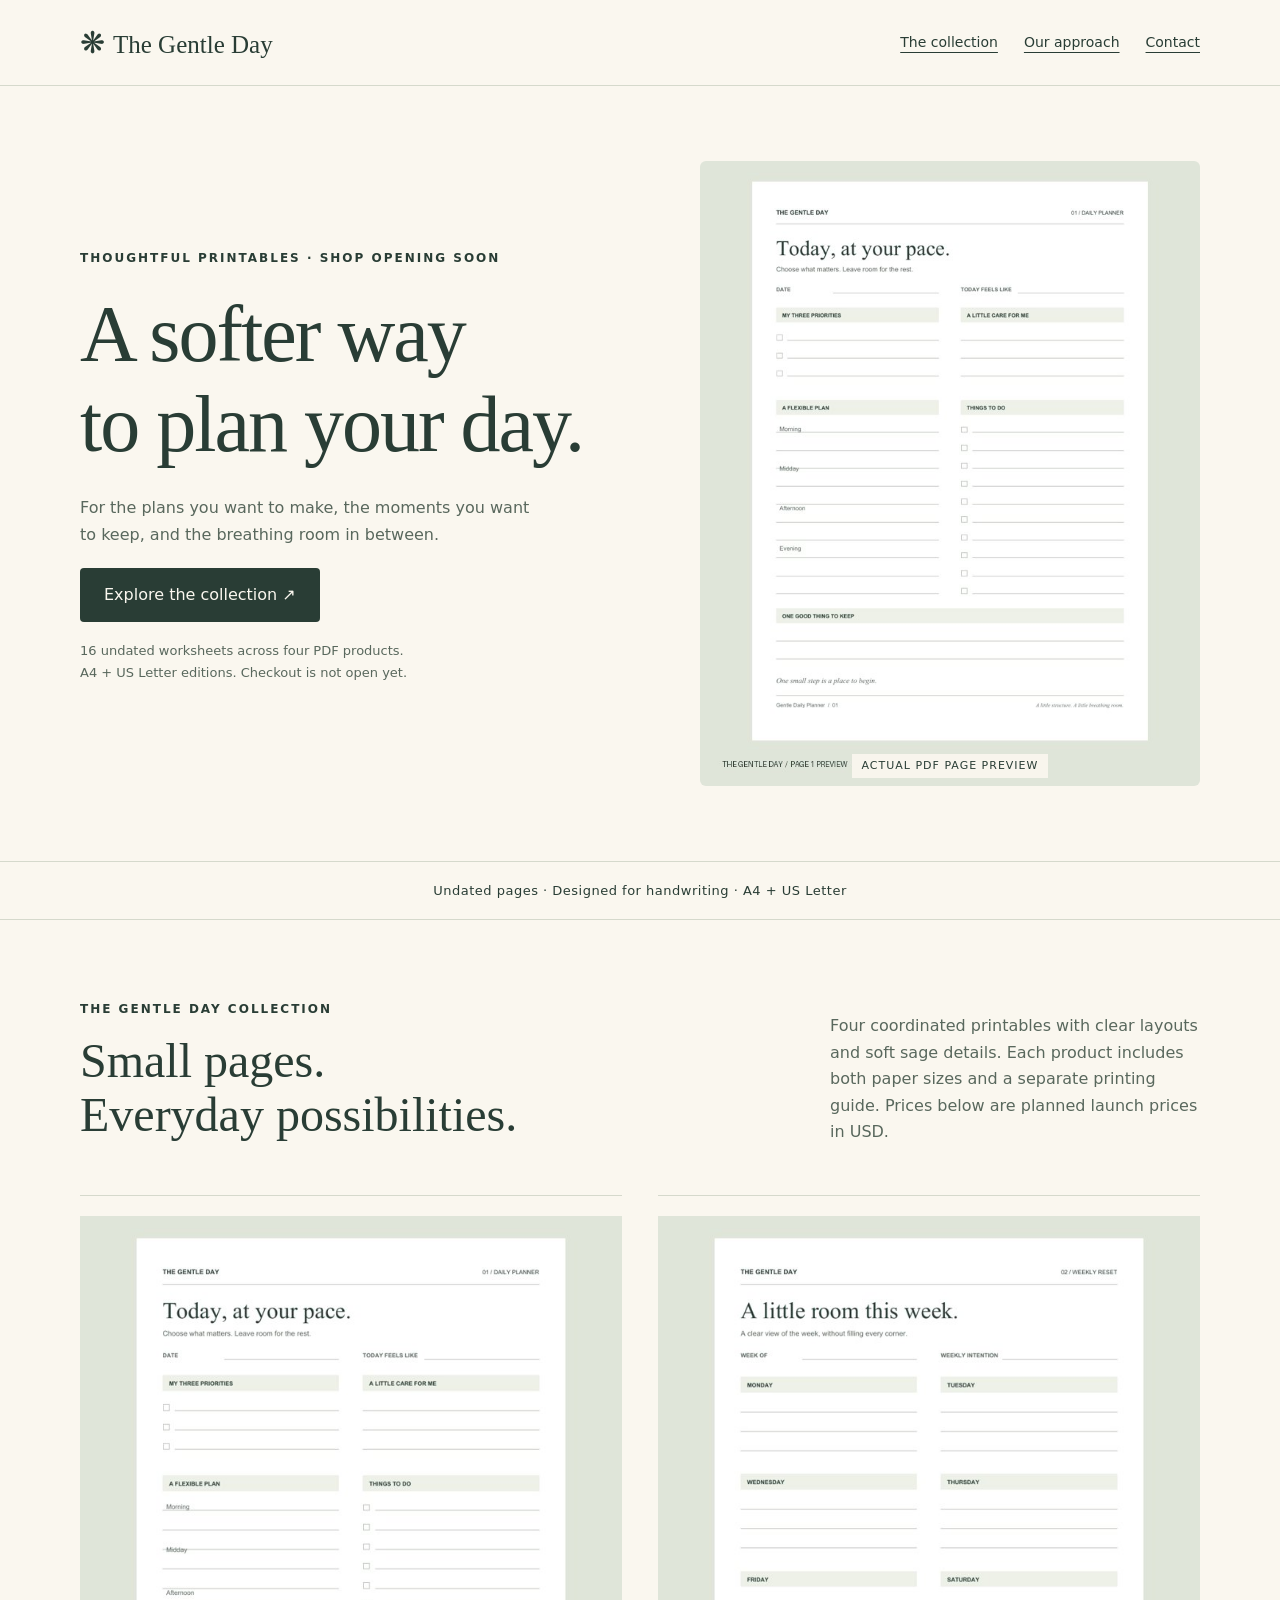
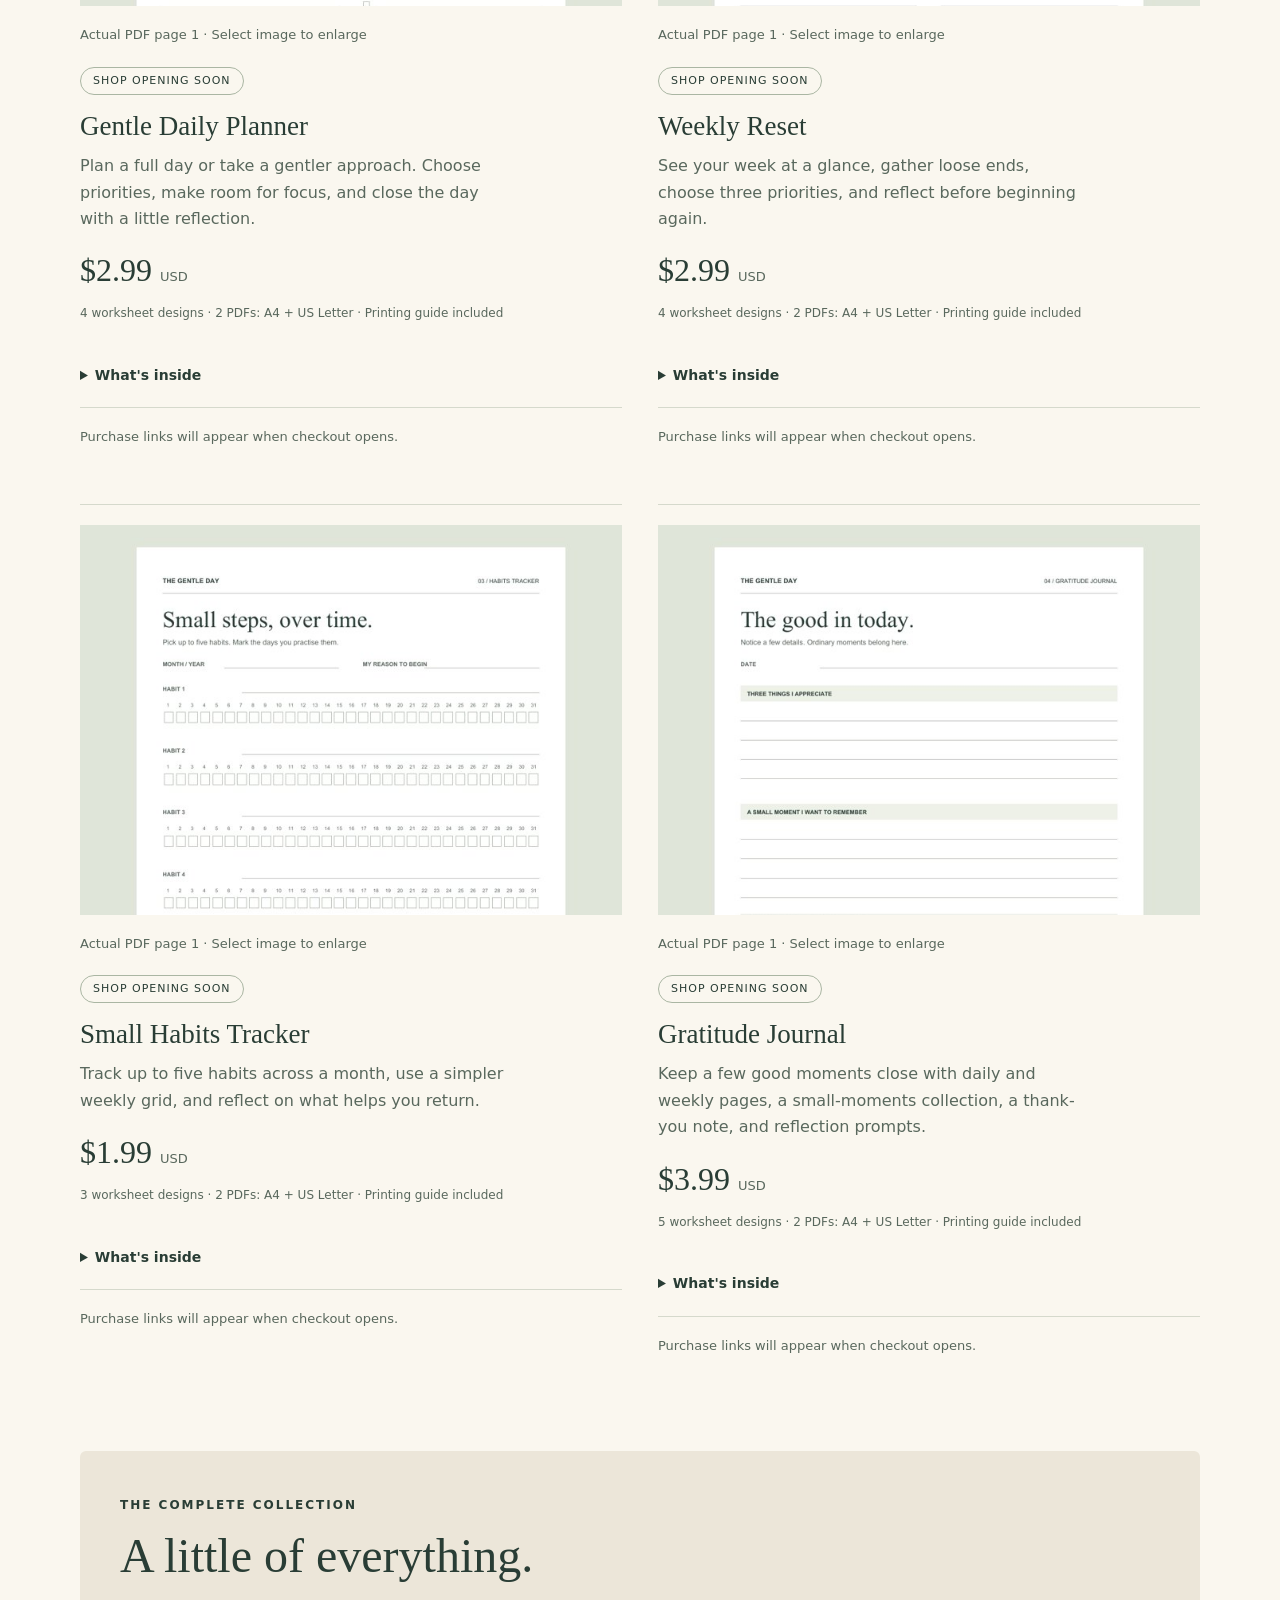
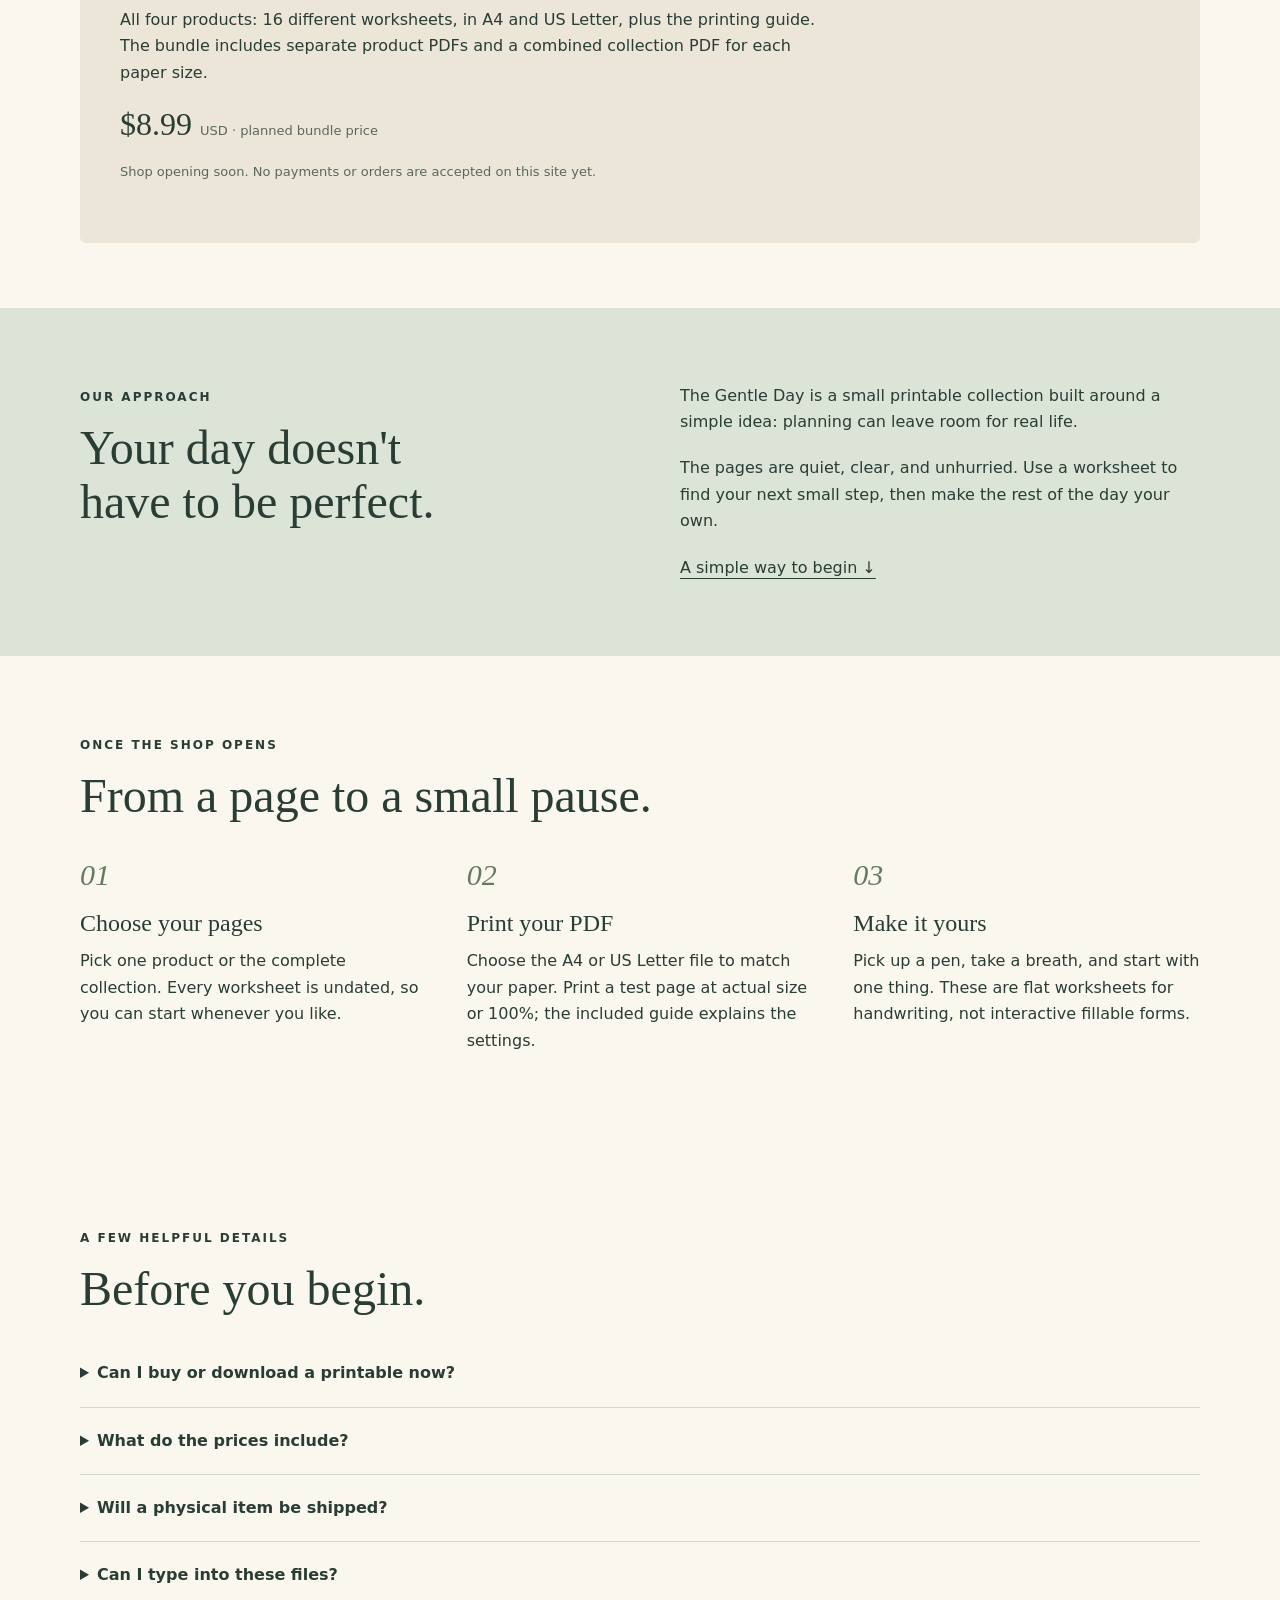
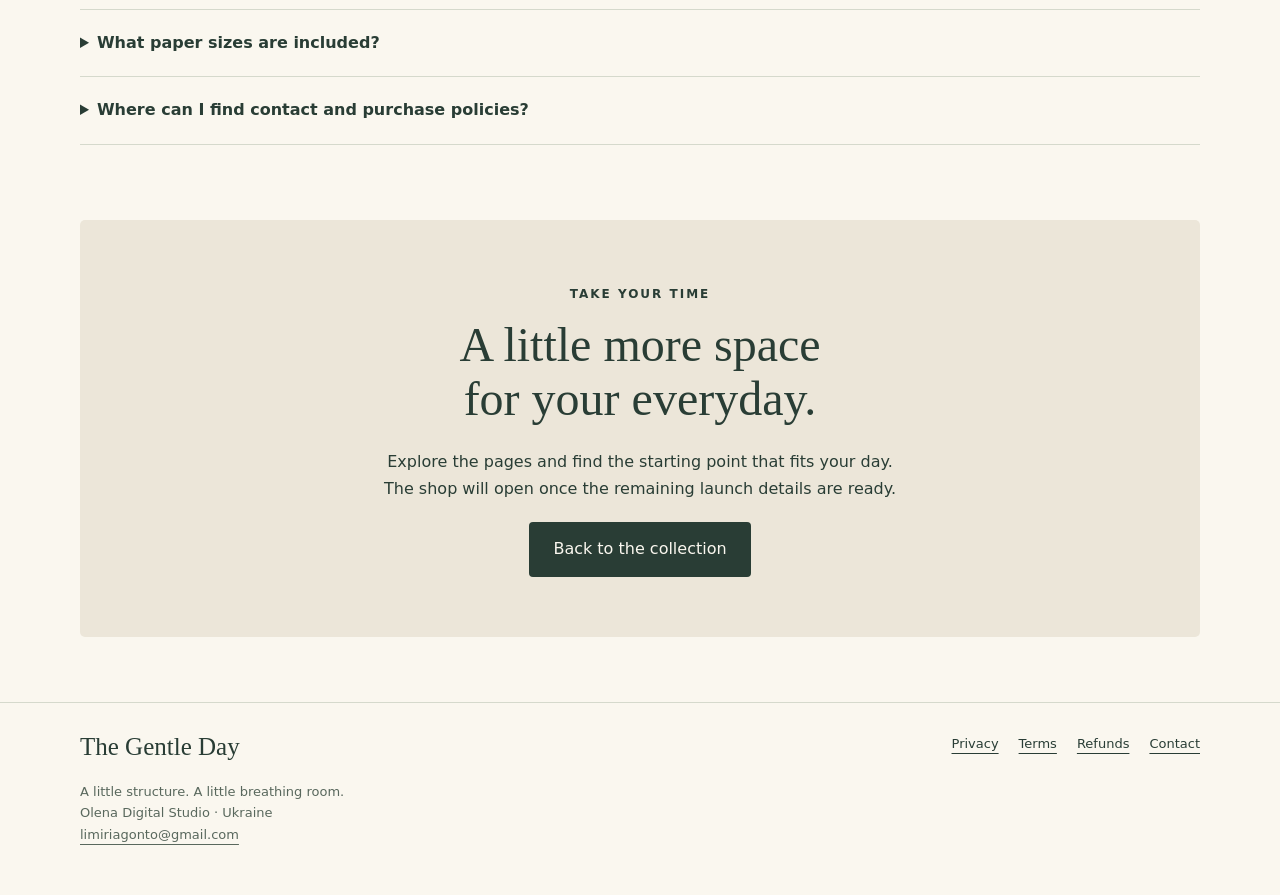
==== commit 0780e1f7: "Add studio contact information and clearly marked pre-launch policy drafts" ====
--- a/index.html
+++ b/index.html
@@ -1,5 +1,5 @@
 <!doctype html>
-<html lang="en"><head><meta charset="utf-8"><meta name="viewport" content="width=device-width, initial-scale=1"><meta name="description" content="Explore four printable PDF products for planning, habits, and gratitude: 16 undated worksheets in A4 and US Letter. Shop opening soon."><meta name="theme-color" content="#faf7ef"><title>Printable planners for a gentler everyday · The Gentle Day</title><link rel="stylesheet" href="styles.css"><link rel="icon" href="favicon.svg" type="image/svg+xml"></head><body><a class="skip" href="#main">Skip to content</a><header><div class="wrap nav"><a class="brand" href="index.html"><span class="mark" aria-hidden="true">❋</span>The Gentle Day</a><nav aria-label="Main navigation"><a href="index.html#collection">The collection</a><a href="index.html#about">Our approach</a><a href="contact.html">Contact</a></nav></div></header><main id="main">
+<html lang="en"><head><meta charset="utf-8"><meta name="viewport" content="width=device-width, initial-scale=1"><meta name="description" content="Explore four printable PDF products for planning, habits, and gratitude: 16 undated worksheets in A4 and US Letter. Shop opening soon."><meta name="theme-color" content="#faf7ef"><title>Printable planners for a gentler everyday · The Gentle Day</title><link rel="stylesheet" href="styles.css?v=20261023-collection"><link rel="icon" href="favicon.svg" type="image/svg+xml"></head><body><a class="skip" href="#main">Skip to content</a><header><div class="wrap nav"><a class="brand" href="index.html"><span class="mark" aria-hidden="true">❋</span>The Gentle Day</a><nav aria-label="Main navigation"><a href="index.html#collection">The collection</a><a href="index.html#about">Our approach</a><a href="contact.html">Contact</a></nav></div></header><main id="main">
 <section class="wrap hero"><div><span class="eyebrow">Thoughtful printables · Shop opening soon</span><h1>A softer way<br>to plan your day.</h1><p>For the plans you want to make, the moments you want to keep, and the breathing room in between.</p><a class="button" href="#collection">Explore the collection ↗</a><p class="note">16 undated worksheets across four PDF products.<br>A4 + US Letter editions. Checkout is not open yet.</p></div><div class="scene actual-scene"><a href="assets/gentle-daily-planner-preview.jpg" aria-label="Enlarge the first daily planner page preview"><img src="assets/gentle-daily-planner-preview.jpg" alt="Actual first page of the Gentle Daily Planner, with priorities, a flexible plan, tasks, and reflection space." width="680" height="850"></a><span class="scene-caption">ACTUAL PDF PAGE PREVIEW</span></div></section>
 <div class="ribbon">Undated pages · Designed for handwriting · A4 + US Letter</div>
 <section class="wrap section" id="collection"><div class="section-intro"><div><span class="eyebrow">The Gentle Day collection</span><h2>Small pages.<br>Everyday possibilities.</h2></div><p>Four coordinated printables with clear layouts and soft sage details. Each product includes both paper sizes and a separate printing guide. Prices below are planned launch prices in USD.</p></div><div class="grid">
@@ -12,10 +12,10 @@
 <section class="about section" id="about"><div class="wrap"><div><span class="eyebrow">Our approach</span><h2>Your day doesn't<br>have to be perfect.</h2></div><div><p>The Gentle Day is a small printable collection built around a simple idea: planning can leave room for real life.</p><p>The pages are quiet, clear, and unhurried. Use a worksheet to find your next small step, then make the rest of the day your own.</p><a href="#how">A simple way to begin ↓</a></div></div></section>
 <section class="wrap section" id="how"><span class="eyebrow">Once the shop opens</span><h2>From a page to a small pause.</h2><div class="steps"><div><span class="number">01</span><h3>Choose your pages</h3><p>Pick one product or the complete collection. Every worksheet is undated, so you can start whenever you like.</p></div><div><span class="number">02</span><h3>Print your PDF</h3><p>Choose the A4 or US Letter file to match your paper. Print a test page at actual size or 100%; the included guide explains the settings.</p></div><div><span class="number">03</span><h3>Make it yours</h3><p>Pick up a pen, take a breath, and start with one thing. These are flat worksheets for handwriting, not interactive fillable forms.</p></div></div></section>
 <section class="wrap section"><span class="eyebrow">A few helpful details</span><h2>Before you begin.</h2>
-<details><summary>Can I buy or download a printable now?</summary><p>Not yet. The first edition PDFs have been prepared and the images show actual pages. Checkout, customer support details, and purchase policies still need to be completed before sales open.</p></details>
+<details><summary>Can I buy or download a printable now?</summary><p>Not yet. The first edition PDFs have been prepared and the images show actual pages. Checkout setup and final review of the proposed purchase policies still need to be completed before sales open.</p></details>
 <details><summary>What do the prices include?</summary><p>Each individual product includes the stated number of worksheet designs in two separate PDFs, one A4 and one US Letter, plus a separate one-page printing guide. These are the same designs in two sizes, not additional unique worksheets. All displayed prices are in US dollars; any applicable taxes will need to be shown in the future checkout.</p></details>
 <details><summary>Will a physical item be shipped?</summary><p>No. These are printable digital PDFs. You supply the paper, printer, and pen. Delivery through checkout will be confirmed before purchases become available.</p></details>
 <details><summary>Can I type into these files?</summary><p>The current edition is designed to print and fill in by hand. It does not contain interactive form fields or planner-app hyperlinks.</p></details>
 <details><summary>What paper sizes are included?</summary><p>A4 (210 × 297 mm) and US Letter (8.5 × 11 inches), in portrait orientation. Choose the matching file for your printer. Pages have white backgrounds, fine rules, and light sage section headings.</p></details>
-<details><summary>Where can I find contact and purchase policies?</summary><p>See our <a href="contact.html">contact</a>, <a href="terms.html">terms</a>, <a href="privacy.html">privacy</a>, and <a href="refunds.html">refunds</a> pages for the current launch status. Verified seller and support information and final policies must be added before accepting orders.</p></details></section>
-<div class="wrap"><section class="closing"><span class="eyebrow">Take your time</span><h2>A little more space<br>for your everyday.</h2><p>Explore the pages and find the starting point that fits your day. The shop will open once the remaining launch details are ready.</p><a class="button" href="#collection">Back to the collection</a></section></div></main><footer><div class="wrap footer"><div><a class="brand" href="index.html">The Gentle Day</a><p class="note">A little structure. A little breathing room.</p></div><div class="footer-links"><a href="privacy.html">Privacy</a><a href="terms.html">Terms</a><a href="refunds.html">Refunds</a><a href="contact.html">Contact</a></div></div></footer></body></html>
+<details><summary>Where can I find contact and purchase policies?</summary><p>See our <a href="contact.html">contact</a>, <a href="terms.html">terms</a>, <a href="privacy.html">privacy</a>, and <a href="refunds.html">refunds</a> pages for the current launch status. Contact Olena Digital Studio, Ukraine, at <a href="mailto:limiriagonto@gmail.com">limiriagonto@gmail.com</a>. Purchase policies are available as pre-launch drafts; checkout is not open.</p></details></section>
+<div class="wrap"><section class="closing"><span class="eyebrow">Take your time</span><h2>A little more space<br>for your everyday.</h2><p>Explore the pages and find the starting point that fits your day. The shop will open once the remaining launch details are ready.</p><a class="button" href="#collection">Back to the collection</a></section></div></main><footer><div class="wrap footer"><div><a class="brand" href="index.html">The Gentle Day</a><p class="note">A little structure. A little breathing room.<br>Olena Digital Studio · Ukraine<br><a href="mailto:limiriagonto@gmail.com">limiriagonto@gmail.com</a></p></div><div class="footer-links"><a href="privacy.html">Privacy</a><a href="terms.html">Terms</a><a href="refunds.html">Refunds</a><a href="contact.html">Contact</a></div></div></footer></body></html>
--- a/styles.css
+++ b/styles.css
@@ -1,2 +1,4 @@
 :root{--ink:#293d35;--muted:#59685d;--paper:#faf7ef;--sage:#dce3d7;--line:#d5d9cc;--peach:#ebc8b5}*{box-sizing:border-box}html{scroll-behavior:smooth;scroll-padding-top:30px}body{margin:0;background:var(--paper);color:var(--ink);font:16px/1.65 system-ui,sans-serif}a{color:inherit;text-underline-offset:5px}a:hover{text-decoration-thickness:2px}a:focus-visible,summary:focus-visible{outline:3px solid #995b3a;outline-offset:6px}.skip{position:absolute;top:-80px;background:var(--ink);color:white;padding:12px;z-index:2}.skip:focus{top:0}.wrap{width:min(1120px,90%);margin:auto}header{padding:25px 0;border-bottom:1px solid var(--line)}.nav{display:flex;align-items:center;justify-content:space-between;gap:24px}.brand{font:25px Georgia,serif;text-decoration:none;white-space:nowrap}.mark{font-size:30px;margin-right:8px}nav{display:flex;gap:26px;font-size:14px}h1,h2,h3{font-family:Georgia,serif;font-weight:400;line-height:1.12}h1{font-size:clamp(48px,6.5vw,80px);letter-spacing:-2px;margin:20px 0 26px}h2{font-size:clamp(34px,4vw,48px);margin:12px 0 24px}h3{font-size:27px;margin:16px 0 12px}p{margin:0 0 20px}.eyebrow{font-size:12px;letter-spacing:2px;text-transform:uppercase;font-weight:650}.hero{display:grid;grid-template-columns:1.1fr 1fr;gap:70px;align-items:center;padding:75px 0}.hero p{max-width:460px;color:var(--muted)}.button{display:inline-block;background:var(--ink);color:var(--paper);text-decoration:none;padding:14px 24px;border-radius:4px}.note{font-size:13px;color:var(--muted);margin-top:18px}.scene{position:relative;min-height:490px;background:var(--sage);border-radius:48% 48% 5px 5px;display:grid;place-items:center;overflow:hidden}.sun{position:absolute;border:1px solid #adb9a6;border-radius:50%;width:330px;height:330px;top:25px;right:-120px}.sheet{position:relative;background:#fffdf7;box-shadow:0 18px 30px #293d351c;width:240px;padding:25px;transform:rotate(-7deg);font-size:11px}.sheet h3{font-size:26px;margin-top:6px}.sheet .line{height:28px;border-bottom:1px solid #d5d9cc}.sheet .boxes{display:flex;gap:8px;margin:20px 0}.sheet .boxes span{height:42px;background:#edf0e8;flex:1}.sheet:after{content:"one small thing at a time";font:italic 12px Georgia,serif;display:block;margin-top:20px}.scene-caption{position:absolute;bottom:16px;font-size:11px;letter-spacing:1px}.ribbon{border-top:1px solid var(--line);border-bottom:1px solid var(--line);padding:18px 0;text-align:center;font-size:13px;letter-spacing:.5px}.section{padding:75px 0}.section-intro{display:flex;justify-content:space-between;gap:40px;align-items:end;margin-bottom:30px}.section-intro p{max-width:370px;color:var(--muted)}.grid{display:grid;grid-template-columns:repeat(2,1fr);gap:36px}.card{border-top:1px solid var(--line);padding-top:20px}.preview{height:270px;background:#e0e5d9;display:grid;place-items:center;overflow:hidden}.card:nth-child(2) .preview{background:#eeded0}.card:nth-child(3) .preview{background:#e6dfcd}.card:nth-child(4) .preview{background:#d9e0dd}.mini{background:#fffdf7;width:165px;min-height:215px;padding:18px;box-shadow:7px 12px 18px #293d3514;transform:rotate(-5deg)}.mini b{font:19px Georgia,serif;display:block;margin-bottom:18px}.mini i{display:block;height:20px;border-bottom:1px solid #d5d9cc}.mini small{font-size:8px;letter-spacing:1px}.card p{color:var(--muted);max-width:430px}.status{display:inline-block;border:1px solid #aab6a3;border-radius:20px;padding:4px 12px;font-size:11px;letter-spacing:1px;text-transform:uppercase}.meta{font-size:12px}.about{background:var(--sage)}.about .wrap{display:grid;grid-template-columns:1fr 1fr;gap:80px}.steps{display:grid;grid-template-columns:repeat(3,1fr);gap:40px;margin-top:35px}.number{font:italic 30px Georgia,serif;color:#657b60}.steps h3{font-size:24px}details{padding:20px 0;border-bottom:1px solid var(--line)}summary{cursor:pointer;font-weight:600}details p{max-width:740px;margin:15px 0 0;color:var(--muted)}.closing{text-align:center;padding:60px 20px;background:#ece6d9;border-radius:5px;margin-bottom:65px}.closing p{max-width:530px;margin:0 auto 20px}footer{border-top:1px solid var(--line);padding:30px 0}.footer{display:flex;justify-content:space-between;gap:25px;flex-wrap:wrap}.footer-links{display:flex;gap:20px;flex-wrap:wrap;font-size:13px}.legal{max-width:780px;padding:60px 0 90px}.legal h1{font-size:56px}.legal h2{font-size:28px;margin-top:38px}.notice{border-left:3px solid #a76b48;background:#f0e5d9;padding:20px;margin:25px 0}.legal li{margin-bottom:10px}@media(max-width:700px){.nav{align-items:start;flex-direction:column;gap:16px}nav{gap:20px;flex-wrap:wrap}.hero{grid-template-columns:1fr;gap:30px;padding:40px 0}.scene{min-height:390px}.section{padding:50px 0}.section-intro{display:block}.grid{grid-template-columns:1fr;gap:35px}.about .wrap{grid-template-columns:1fr;gap:10px}.steps{grid-template-columns:1fr;gap:20px}.legal h1{font-size:44px}.footer{flex-direction:column}.preview{height:260px}}@media(prefers-reduced-motion:reduce){html{scroll-behavior:auto}}
 .actual-preview{height:390px;text-decoration:none}.actual-preview img{display:block;width:100%;height:100%;object-fit:contain}.actual-scene{border-radius:6px;min-height:490px}.actual-scene a{display:block;width:100%}.actual-scene img{display:block;width:100%;height:auto}.actual-scene .scene-caption{background:#faf7efed;padding:3px 10px;bottom:8px}.price{font:32px Georgia,serif!important;color:var(--ink)!important;margin:15px 0}.price span{font:13px system-ui,sans-serif;color:var(--muted)}.card details{font-size:14px}.card ul{padding-left:20px}.bundle{padding:40px;background:#ece6d9;border-radius:6px;margin-bottom:65px}.bundle p{max-width:710px}@media(max-width:700px){.actual-preview{height:365px}.actual-scene{min-height:0}.bundle{padding:25px}.actual-scene .scene-caption{font-size:9px}}
+
+.hero{grid-template-columns:minmax(0,1.1fr) minmax(0,1fr)}.actual-scene{min-width:0}.actual-scene a{min-width:0}@media(max-width:700px){.hero{grid-template-columns:1fr}}
